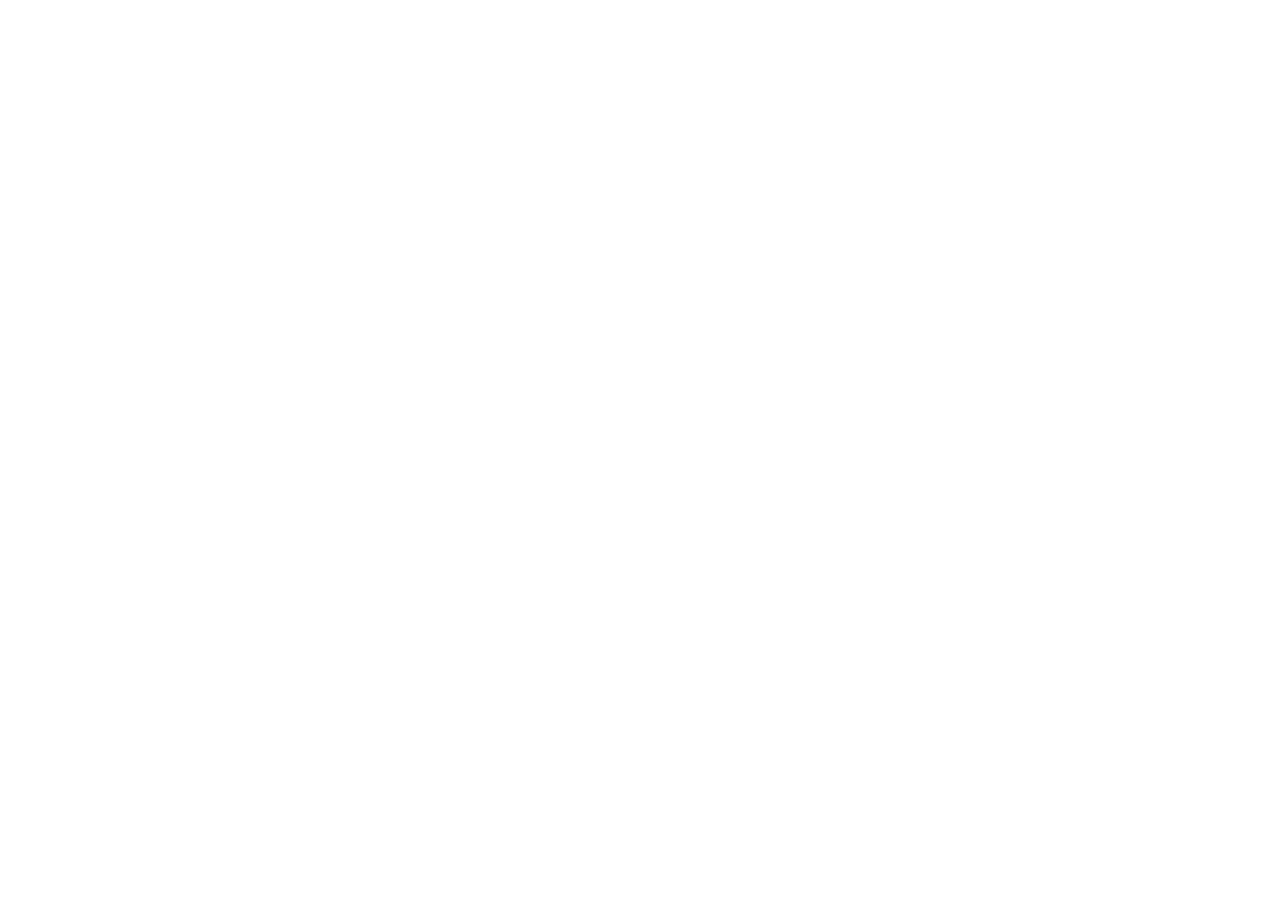
==== index.html @ 6d85146b "完成了登录和注册功能的开发" ====
<!DOCTYPE html>
<html lang="en">

<head>
    <meta charset="UTF-8">
    <meta http-equiv="X-UA-Compatible" content="IE=edge">
    <meta name="viewport" content="width=device-width, initial-scale=1.0">
    <title>Document</title>
</head>

<body>

</body>

</html>
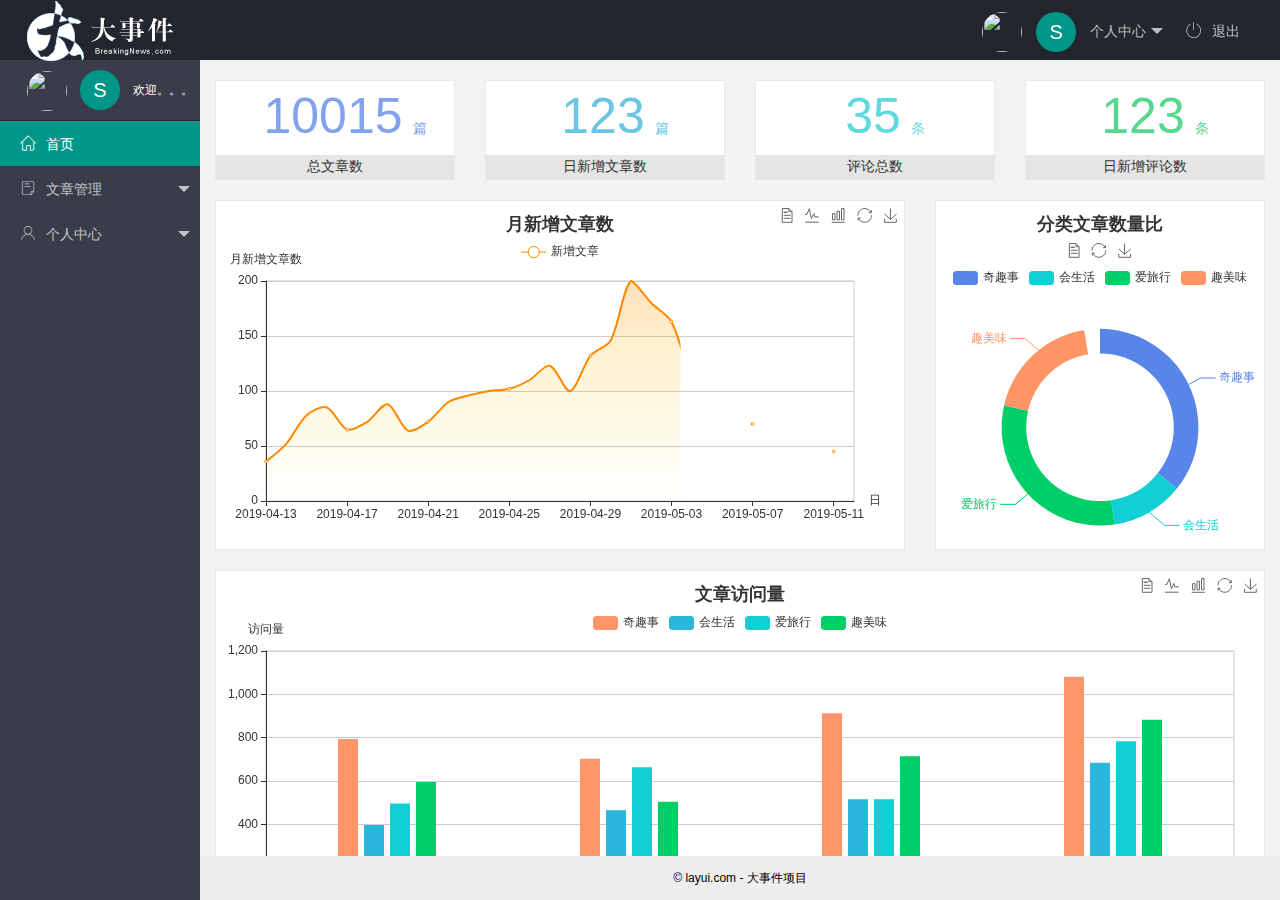
==== commit 49f8a77e: "完成了主页功能的开发" ====
--- a/index.html
+++ b/index.html
@@ -5,11 +5,84 @@
     <meta charset="UTF-8">
     <meta http-equiv="X-UA-Compatible" content="IE=edge">
     <meta name="viewport" content="width=device-width, initial-scale=1.0">
-    <title>Document</title>
+    <title>后台主页</title>
+    <link rel="stylesheet" href="/assets/css/index.css">
+    <!-- 导入leyui样式表 -->
+    <link rel="stylesheet" href="/assets/lib/layui/css/layui.css">
+    <!-- 导入第三方图标库 -->
+    <link rel="stylesheet" href="/assets/fonts/iconfont.css">
 </head>
 
-<body>
+<body class="layui-layout-body">
+    <div class="layui-layout layui-layout-admin">
+        <div class="layui-header">
+            <div class="layui-logo">
+                <img src="/assets/images/logo.png" alt="">
+            </div>
+            <!-- 头部区域（可配合layui已有的水平导航） -->
+            <ul class="layui-nav layui-layout-right">
+                <li class="layui-nav-item">
+                    <a href="javascript:;" class="userinfo">
+                        <img src="http://t.cn/RCzsdCq" class="layui-nav-img">
+                        <span class="text-avatar">S</span> 个人中心
+                    </a>
+                    <dl class="layui-nav-child">
+                        <dd><a href="">基本资料</a></dd>
+                        <dd><a href="">更换头像</a></dd>
+                        <dd><a href="">重置密码</a></dd>
+                    </dl>
+                </li>
+                <li class="layui-nav-item"><a href="javascript:;" id="close"><span class="iconfont icon-tuichu"></span>退出</a></li>
+            </ul>
+        </div>
 
+        <div class="layui-side layui-bg-black">
+            <div class="layui-side-scroll">
+                <!-- 左侧导航区域（可配合layui已有的垂直导航） -->
+                <div class="userinfo">
+                    <img src="http://t.cn/RCzsdCq" class="layui-nav-img">
+                    <span class="text-avatar">S</span>
+                    <span id="welcome">欢迎。。。</span>
+                </div>
+                <ul class="layui-nav layui-nav-tree" lay-shrink="all">
+                    <li class="layui-nav-item layui-this"><a href="/home/dashboard.html" target="fm"><span class="iconfont icon-home"></span>首页</a></li>
+                    <li class="layui-nav-item " lay-shrink="all">
+                        <a class="" href="javascript:;"><span class="iconfont icon-16"></span>文章管理</a>
+                        <dl class="layui-nav-child">
+                            <dd><a href="javascript:;"><i class="layui-icon layui-icon-app"></i>  文章类别  </a></dd>
+                            <dd><a href="javascript:;"><i class="layui-icon layui-icon-menu-fill"></i>  文章列表</a></dd>
+                            <dd><a href="javascript:;"><i class="layui-icon layui-icon-upload-circle"></i>  发布文章</a></dd>
+                        </dl>
+                    </li>
+                    <li class="layui-nav-item">
+                        <a href="javascript:;"><span class="iconfont icon-user"></span>个人中心</a>
+                        <dl class="layui-nav-child">
+                            <dd><a href="javascript:;"><i class="layui-icon layui-icon-user"></i>  基本资料</a></dd>
+                            <dd><a href="javascript:;"><i class="layui-icon layui-icon-app"></i>  更换头像</a></dd>
+                            <dd><a href="javascript:;"><i class="layui-icon layui-icon-set"></i>  重置密码</a></dd>
+                        </dl>
+                    </li>
+
+                </ul>
+            </div>
+        </div>
+
+        <div class="layui-body">
+            <!-- 内容主体区域 -->
+            <iframe src="/home/dashboard.html" frameborder="0" name="fm"></iframe>
+        </div>
+
+        <div class="layui-footer">
+            <!-- 底部固定区域 -->
+            © layui.com - 大事件项目
+        </div>
+    </div>
+    <script src="/assets/lib/layui/layui.all.js"></script>
+    <script src="/assets/lib/jquery.js"></script>
+    <!-- 导入自己封装的 Ajax 根路径拼接 -->
+    <script src="/assets/js/baseApi.js"></script>
+    <!-- 导入自己的js文件 -->
+    <script src="/assets/js/index.js"></script>
 </body>
 
 </html>--- a/assets/css/index.css
+++ b/assets/css/index.css
@@ -0,0 +1,54 @@
+.layui-footer {
+    text-align: center;
+    font-size: 12px;
+}
+
+.iconfont {
+    margin-right: 10px;
+}
+
+.layui-icon {
+    margin-right: 10px;
+    margin-left: 20px;
+}
+
+iframe {
+    width: 100%;
+    height: 100%;
+}
+
+.layui-body {
+    overflow: hidden!important;
+}
+
+.userinfo {
+    height: 60px;
+    line-height: 60px;
+    text-align: center;
+    font-size: 12px;
+    user-select: none;
+}
+
+.layui-side-scroll .userinfo {
+    border-bottom: 1px solid #282B33;
+}
+
+.userinfo .layui-nav-img {
+    width: 40px;
+    height: 40px;
+}
+
+.text-avatar {
+    display: inline-block;
+    position: relative;
+    margin-right: 10px;
+    top: 3px;
+    width: 40px;
+    height: 40px;
+    font-size: 20px!important;
+    color: #fff;
+    line-height: 40px;
+    text-align: center;
+    background-color: #009688;
+    border-radius: 50%;
+}--- a/assets/lib/layui/css/layui.css
+++ b/assets/lib/layui/css/layui.css
@@ -0,0 +1,2 @@
+/** layui-v2.5.5 MIT License By https://www.layui.com */
+ .layui-inline,img{display:inline-block;vertical-align:middle}h1,h2,h3,h4,h5,h6{font-weight:400}.layui-edge,.layui-header,.layui-inline,.layui-main{position:relative}.layui-body,.layui-edge,.layui-elip{overflow:hidden}.layui-btn,.layui-edge,.layui-inline,img{vertical-align:middle}.layui-btn,.layui-disabled,.layui-icon,.layui-unselect{-moz-user-select:none;-webkit-user-select:none;-ms-user-select:none}.layui-elip,.layui-form-checkbox span,.layui-form-pane .layui-form-label{text-overflow:ellipsis;white-space:nowrap}.layui-breadcrumb,.layui-tree-btnGroup{visibility:hidden}blockquote,body,button,dd,div,dl,dt,form,h1,h2,h3,h4,h5,h6,input,li,ol,p,pre,td,textarea,th,ul{margin:0;padding:0;-webkit-tap-highlight-color:rgba(0,0,0,0)}a:active,a:hover{outline:0}img{border:none}li{list-style:none}table{border-collapse:collapse;border-spacing:0}h4,h5,h6{font-size:100%}button,input,optgroup,option,select,textarea{font-family:inherit;font-size:inherit;font-style:inherit;font-weight:inherit;outline:0}pre{white-space:pre-wrap;white-space:-moz-pre-wrap;white-space:-pre-wrap;white-space:-o-pre-wrap;word-wrap:break-word}body{line-height:24px;font:14px Helvetica Neue,Helvetica,PingFang SC,Tahoma,Arial,sans-serif}hr{height:1px;margin:10px 0;border:0;clear:both}a{color:#333;text-decoration:none}a:hover{color:#777}a cite{font-style:normal;*cursor:pointer}.layui-border-box,.layui-border-box *{box-sizing:border-box}.layui-box,.layui-box *{box-sizing:content-box}.layui-clear{clear:both;*zoom:1}.layui-clear:after{content:'\20';clear:both;*zoom:1;display:block;height:0}.layui-inline{*display:inline;*zoom:1}.layui-edge{display:inline-block;width:0;height:0;border-width:6px;border-style:dashed;border-color:transparent}.layui-edge-top{top:-4px;border-bottom-color:#999;border-bottom-style:solid}.layui-edge-right{border-left-color:#999;border-left-style:solid}.layui-edge-bottom{top:2px;border-top-color:#999;border-top-style:solid}.layui-edge-left{border-right-color:#999;border-right-style:solid}.layui-disabled,.layui-disabled:hover{color:#d2d2d2!important;cursor:not-allowed!important}.layui-circle{border-radius:100%}.layui-show{display:block!important}.layui-hide{display:none!important}@font-face{font-family:layui-icon;src:url(../font/iconfont.eot?v=250);src:url(../font/iconfont.eot?v=250#iefix) format('embedded-opentype'),url(../font/iconfont.woff2?v=250) format('woff2'),url(../font/iconfont.woff?v=250) format('woff'),url(../font/iconfont.ttf?v=250) format('truetype'),url(../font/iconfont.svg?v=250#layui-icon) format('svg')}.layui-icon{font-family:layui-icon!important;font-size:16px;font-style:normal;-webkit-font-smoothing:antialiased;-moz-osx-font-smoothing:grayscale}.layui-icon-reply-fill:before{content:"\e611"}.layui-icon-set-fill:before{content:"\e614"}.layui-icon-menu-fill:before{content:"\e60f"}.layui-icon-search:before{content:"\e615"}.layui-icon-share:before{content:"\e641"}.layui-icon-set-sm:before{content:"\e620"}.layui-icon-engine:before{content:"\e628"}.layui-icon-close:before{content:"\1006"}.layui-icon-close-fill:before{content:"\1007"}.layui-icon-chart-screen:before{content:"\e629"}.layui-icon-star:before{content:"\e600"}.layui-icon-circle-dot:before{content:"\e617"}.layui-icon-chat:before{content:"\e606"}.layui-icon-release:before{content:"\e609"}.layui-icon-list:before{content:"\e60a"}.layui-icon-chart:before{content:"\e62c"}.layui-icon-ok-circle:before{content:"\1005"}.layui-icon-layim-theme:before{content:"\e61b"}.layui-icon-table:before{content:"\e62d"}.layui-icon-right:before{content:"\e602"}.layui-icon-left:before{content:"\e603"}.layui-icon-cart-simple:before{content:"\e698"}.layui-icon-face-cry:before{content:"\e69c"}.layui-icon-face-smile:before{content:"\e6af"}.layui-icon-survey:before{content:"\e6b2"}.layui-icon-tree:before{content:"\e62e"}.layui-icon-upload-circle:before{content:"\e62f"}.layui-icon-add-circle:before{content:"\e61f"}.layui-icon-download-circle:before{content:"\e601"}.layui-icon-templeate-1:before{content:"\e630"}.layui-icon-util:before{content:"\e631"}.layui-icon-face-surprised:before{content:"\e664"}.layui-icon-edit:before{content:"\e642"}.layui-icon-speaker:before{content:"\e645"}.layui-icon-down:before{content:"\e61a"}.layui-icon-file:before{content:"\e621"}.layui-icon-layouts:before{content:"\e632"}.layui-icon-rate-half:before{content:"\e6c9"}.layui-icon-add-circle-fine:before{content:"\e608"}.layui-icon-prev-circle:before{content:"\e633"}.layui-icon-read:before{content:"\e705"}.layui-icon-404:before{content:"\e61c"}.layui-icon-carousel:before{content:"\e634"}.layui-icon-help:before{content:"\e607"}.layui-icon-code-circle:before{content:"\e635"}.layui-icon-water:before{content:"\e636"}.layui-icon-username:before{content:"\e66f"}.layui-icon-find-fill:before{content:"\e670"}.layui-icon-about:before{content:"\e60b"}.layui-icon-location:before{content:"\e715"}.layui-icon-up:before{content:"\e619"}.layui-icon-pause:before{content:"\e651"}.layui-icon-date:before{content:"\e637"}.layui-icon-layim-uploadfile:before{content:"\e61d"}.layui-icon-delete:before{content:"\e640"}.layui-icon-play:before{content:"\e652"}.layui-icon-top:before{content:"\e604"}.layui-icon-friends:before{content:"\e612"}.layui-icon-refresh-3:before{content:"\e9aa"}.layui-icon-ok:before{content:"\e605"}.layui-icon-layer:before{content:"\e638"}.layui-icon-face-smile-fine:before{content:"\e60c"}.layui-icon-dollar:before{content:"\e659"}.layui-icon-group:before{content:"\e613"}.layui-icon-layim-download:before{content:"\e61e"}.layui-icon-picture-fine:before{content:"\e60d"}.layui-icon-link:before{content:"\e64c"}.layui-icon-diamond:before{content:"\e735"}.layui-icon-log:before{content:"\e60e"}.layui-icon-rate-solid:before{content:"\e67a"}.layui-icon-fonts-del:before{content:"\e64f"}.layui-icon-unlink:before{content:"\e64d"}.layui-icon-fonts-clear:before{content:"\e639"}.layui-icon-triangle-r:before{content:"\e623"}.layui-icon-circle:before{content:"\e63f"}.layui-icon-radio:before{content:"\e643"}.layui-icon-align-center:before{content:"\e647"}.layui-icon-align-right:before{content:"\e648"}.layui-icon-align-left:before{content:"\e649"}.layui-icon-loading-1:before{content:"\e63e"}.layui-icon-return:before{content:"\e65c"}.layui-icon-fonts-strong:before{content:"\e62b"}.layui-icon-upload:before{content:"\e67c"}.layui-icon-dialogue:before{content:"\e63a"}.layui-icon-video:before{content:"\e6ed"}.layui-icon-headset:before{content:"\e6fc"}.layui-icon-cellphone-fine:before{content:"\e63b"}.layui-icon-add-1:before{content:"\e654"}.layui-icon-face-smile-b:before{content:"\e650"}.layui-icon-fonts-html:before{content:"\e64b"}.layui-icon-form:before{content:"\e63c"}.layui-icon-cart:before{content:"\e657"}.layui-icon-camera-fill:before{content:"\e65d"}.layui-icon-tabs:before{content:"\e62a"}.layui-icon-fonts-code:before{content:"\e64e"}.layui-icon-fire:before{content:"\e756"}.layui-icon-set:before{content:"\e716"}.layui-icon-fonts-u:before{content:"\e646"}.layui-icon-triangle-d:before{content:"\e625"}.layui-icon-tips:before{content:"\e702"}.layui-icon-picture:before{content:"\e64a"}.layui-icon-more-vertical:before{content:"\e671"}.layui-icon-flag:before{content:"\e66c"}.layui-icon-loading:before{content:"\e63d"}.layui-icon-fonts-i:before{content:"\e644"}.layui-icon-refresh-1:before{content:"\e666"}.layui-icon-rmb:before{content:"\e65e"}.layui-icon-home:before{content:"\e68e"}.layui-icon-user:before{content:"\e770"}.layui-icon-notice:before{content:"\e667"}.layui-icon-login-weibo:before{content:"\e675"}.layui-icon-voice:before{content:"\e688"}.layui-icon-upload-drag:before{content:"\e681"}.layui-icon-login-qq:before{content:"\e676"}.layui-icon-snowflake:before{content:"\e6b1"}.layui-icon-file-b:before{content:"\e655"}.layui-icon-template:before{content:"\e663"}.layui-icon-auz:before{content:"\e672"}.layui-icon-console:before{content:"\e665"}.layui-icon-app:before{content:"\e653"}.layui-icon-prev:before{content:"\e65a"}.layui-icon-website:before{content:"\e7ae"}.layui-icon-next:before{content:"\e65b"}.layui-icon-component:before{content:"\e857"}.layui-icon-more:before{content:"\e65f"}.layui-icon-login-wechat:before{content:"\e677"}.layui-icon-shrink-right:before{content:"\e668"}.layui-icon-spread-left:before{content:"\e66b"}.layui-icon-camera:before{content:"\e660"}.layui-icon-note:before{content:"\e66e"}.layui-icon-refresh:before{content:"\e669"}.layui-icon-female:before{content:"\e661"}.layui-icon-male:before{content:"\e662"}.layui-icon-password:before{content:"\e673"}.layui-icon-senior:before{content:"\e674"}.layui-icon-theme:before{content:"\e66a"}.layui-icon-tread:before{content:"\e6c5"}.layui-icon-praise:before{content:"\e6c6"}.layui-icon-star-fill:before{content:"\e658"}.layui-icon-rate:before{content:"\e67b"}.layui-icon-template-1:before{content:"\e656"}.layui-icon-vercode:before{content:"\e679"}.layui-icon-cellphone:before{content:"\e678"}.layui-icon-screen-full:before{content:"\e622"}.layui-icon-screen-restore:before{content:"\e758"}.layui-icon-cols:before{content:"\e610"}.layui-icon-export:before{content:"\e67d"}.layui-icon-print:before{content:"\e66d"}.layui-icon-slider:before{content:"\e714"}.layui-icon-addition:before{content:"\e624"}.layui-icon-subtraction:before{content:"\e67e"}.layui-icon-service:before{content:"\e626"}.layui-icon-transfer:before{content:"\e691"}.layui-main{width:1140px;margin:0 auto}.layui-header{z-index:1000;height:60px}.layui-header a:hover{transition:all .5s;-webkit-transition:all .5s}.layui-side{position:fixed;left:0;top:0;bottom:0;z-index:999;width:200px;overflow-x:hidden}.layui-side-scroll{position:relative;width:220px;height:100%;overflow-x:hidden}.layui-body{position:absolute;left:200px;right:0;top:0;bottom:0;z-index:998;width:auto;overflow-y:auto;box-sizing:border-box}.layui-layout-body{overflow:hidden}.layui-layout-admin .layui-header{background-color:#23262E}.layui-layout-admin .layui-side{top:60px;width:200px;overflow-x:hidden}.layui-layout-admin .layui-body{position:fixed;top:60px;bottom:44px}.layui-layout-admin .layui-main{width:auto;margin:0 15px}.layui-layout-admin .layui-footer{position:fixed;left:200px;right:0;bottom:0;height:44px;line-height:44px;padding:0 15px;background-color:#eee}.layui-layout-admin .layui-logo{position:absolute;left:0;top:0;width:200px;height:100%;line-height:60px;text-align:center;color:#009688;font-size:16px}.layui-layout-admin .layui-header .layui-nav{background:0 0}.layui-layout-left{position:absolute!important;left:200px;top:0}.layui-layout-right{position:absolute!important;right:0;top:0}.layui-container{position:relative;margin:0 auto;padding:0 15px;box-sizing:border-box}.layui-fluid{position:relative;margin:0 auto;padding:0 15px}.layui-row:after,.layui-row:before{content:'';display:block;clear:both}.layui-col-lg1,.layui-col-lg10,.layui-col-lg11,.layui-col-lg12,.layui-col-lg2,.layui-col-lg3,.layui-col-lg4,.layui-col-lg5,.layui-col-lg6,.layui-col-lg7,.layui-col-lg8,.layui-col-lg9,.layui-col-md1,.layui-col-md10,.layui-col-md11,.layui-col-md12,.layui-col-md2,.layui-col-md3,.layui-col-md4,.layui-col-md5,.layui-col-md6,.layui-col-md7,.layui-col-md8,.layui-col-md9,.layui-col-sm1,.layui-col-sm10,.layui-col-sm11,.layui-col-sm12,.layui-col-sm2,.layui-col-sm3,.layui-col-sm4,.layui-col-sm5,.layui-col-sm6,.layui-col-sm7,.layui-col-sm8,.layui-col-sm9,.layui-col-xs1,.layui-col-xs10,.layui-col-xs11,.layui-col-xs12,.layui-col-xs2,.layui-col-xs3,.layui-col-xs4,.layui-col-xs5,.layui-col-xs6,.layui-col-xs7,.layui-col-xs8,.layui-col-xs9{position:relative;display:block;box-sizing:border-box}.layui-col-xs1,.layui-col-xs10,.layui-col-xs11,.layui-col-xs12,.layui-col-xs2,.layui-col-xs3,.layui-col-xs4,.layui-col-xs5,.layui-col-xs6,.layui-col-xs7,.layui-col-xs8,.layui-col-xs9{float:left}.layui-col-xs1{width:8.33333333%}.layui-col-xs2{width:16.66666667%}.layui-col-xs3{width:25%}.layui-col-xs4{width:33.33333333%}.layui-col-xs5{width:41.66666667%}.layui-col-xs6{width:50%}.layui-col-xs7{width:58.33333333%}.layui-col-xs8{width:66.66666667%}.layui-col-xs9{width:75%}.layui-col-xs10{width:83.33333333%}.layui-col-xs11{width:91.66666667%}.layui-col-xs12{width:100%}.layui-col-xs-offset1{margin-left:8.33333333%}.layui-col-xs-offset2{margin-left:16.66666667%}.layui-col-xs-offset3{margin-left:25%}.layui-col-xs-offset4{margin-left:33.33333333%}.layui-col-xs-offset5{margin-left:41.66666667%}.layui-col-xs-offset6{margin-left:50%}.layui-col-xs-offset7{margin-left:58.33333333%}.layui-col-xs-offset8{margin-left:66.66666667%}.layui-col-xs-offset9{margin-left:75%}.layui-col-xs-offset10{margin-left:83.33333333%}.layui-col-xs-offset11{margin-left:91.66666667%}.layui-col-xs-offset12{margin-left:100%}@media screen and (max-width:768px){.layui-hide-xs{display:none!important}.layui-show-xs-block{display:block!important}.layui-show-xs-inline{display:inline!important}.layui-show-xs-inline-block{display:inline-block!important}}@media screen and (min-width:768px){.layui-container{width:750px}.layui-hide-sm{display:none!important}.layui-show-sm-block{display:block!important}.layui-show-sm-inline{display:inline!important}.layui-show-sm-inline-block{display:inline-block!important}.layui-col-sm1,.layui-col-sm10,.layui-col-sm11,.layui-col-sm12,.layui-col-sm2,.layui-col-sm3,.layui-col-sm4,.layui-col-sm5,.layui-col-sm6,.layui-col-sm7,.layui-col-sm8,.layui-col-sm9{float:left}.layui-col-sm1{width:8.33333333%}.layui-col-sm2{width:16.66666667%}.layui-col-sm3{width:25%}.layui-col-sm4{width:33.33333333%}.layui-col-sm5{width:41.66666667%}.layui-col-sm6{width:50%}.layui-col-sm7{width:58.33333333%}.layui-col-sm8{width:66.66666667%}.layui-col-sm9{width:75%}.layui-col-sm10{width:83.33333333%}.layui-col-sm11{width:91.66666667%}.layui-col-sm12{width:100%}.layui-col-sm-offset1{margin-left:8.33333333%}.layui-col-sm-offset2{margin-left:16.66666667%}.layui-col-sm-offset3{margin-left:25%}.layui-col-sm-offset4{margin-left:33.33333333%}.layui-col-sm-offset5{margin-left:41.66666667%}.layui-col-sm-offset6{margin-left:50%}.layui-col-sm-offset7{margin-left:58.33333333%}.layui-col-sm-offset8{margin-left:66.66666667%}.layui-col-sm-offset9{margin-left:75%}.layui-col-sm-offset10{margin-left:83.33333333%}.layui-col-sm-offset11{margin-left:91.66666667%}.layui-col-sm-offset12{margin-left:100%}}@media screen and (min-width:992px){.layui-container{width:970px}.layui-hide-md{display:none!important}.layui-show-md-block{display:block!important}.layui-show-md-inline{display:inline!important}.layui-show-md-inline-block{display:inline-block!important}.layui-col-md1,.layui-col-md10,.layui-col-md11,.layui-col-md12,.layui-col-md2,.layui-col-md3,.layui-col-md4,.layui-col-md5,.layui-col-md6,.layui-col-md7,.layui-col-md8,.layui-col-md9{float:left}.layui-col-md1{width:8.33333333%}.layui-col-md2{width:16.66666667%}.layui-col-md3{width:25%}.layui-col-md4{width:33.33333333%}.layui-col-md5{width:41.66666667%}.layui-col-md6{width:50%}.layui-col-md7{width:58.33333333%}.layui-col-md8{width:66.66666667%}.layui-col-md9{width:75%}.layui-col-md10{width:83.33333333%}.layui-col-md11{width:91.66666667%}.layui-col-md12{width:100%}.layui-col-md-offset1{margin-left:8.33333333%}.layui-col-md-offset2{margin-left:16.66666667%}.layui-col-md-offset3{margin-left:25%}.layui-col-md-offset4{margin-left:33.33333333%}.layui-col-md-offset5{margin-left:41.66666667%}.layui-col-md-offset6{margin-left:50%}.layui-col-md-offset7{margin-left:58.33333333%}.layui-col-md-offset8{margin-left:66.66666667%}.layui-col-md-offset9{margin-left:75%}.layui-col-md-offset10{margin-left:83.33333333%}.layui-col-md-offset11{margin-left:91.66666667%}.layui-col-md-offset12{margin-left:100%}}@media screen and (min-width:1200px){.layui-container{width:1170px}.layui-hide-lg{display:none!important}.layui-show-lg-block{display:block!important}.layui-show-lg-inline{display:inline!important}.layui-show-lg-inline-block{display:inline-block!important}.layui-col-lg1,.layui-col-lg10,.layui-col-lg11,.layui-col-lg12,.layui-col-lg2,.layui-col-lg3,.layui-col-lg4,.layui-col-lg5,.layui-col-lg6,.layui-col-lg7,.layui-col-lg8,.layui-col-lg9{float:left}.layui-col-lg1{width:8.33333333%}.layui-col-lg2{width:16.66666667%}.layui-col-lg3{width:25%}.layui-col-lg4{width:33.33333333%}.layui-col-lg5{width:41.66666667%}.layui-col-lg6{width:50%}.layui-col-lg7{width:58.33333333%}.layui-col-lg8{width:66.66666667%}.layui-col-lg9{width:75%}.layui-col-lg10{width:83.33333333%}.layui-col-lg11{width:91.66666667%}.layui-col-lg12{width:100%}.layui-col-lg-offset1{margin-left:8.33333333%}.layui-col-lg-offset2{margin-left:16.66666667%}.layui-col-lg-offset3{margin-left:25%}.layui-col-lg-offset4{margin-left:33.33333333%}.layui-col-lg-offset5{margin-left:41.66666667%}.layui-col-lg-offset6{margin-left:50%}.layui-col-lg-offset7{margin-left:58.33333333%}.layui-col-lg-offset8{margin-left:66.66666667%}.layui-col-lg-offset9{margin-left:75%}.layui-col-lg-offset10{margin-left:83.33333333%}.layui-col-lg-offset11{margin-left:91.66666667%}.layui-col-lg-offset12{margin-left:100%}}.layui-col-space1{margin:-.5px}.layui-col-space1>*{padding:.5px}.layui-col-space3{margin:-1.5px}.layui-col-space3>*{padding:1.5px}.layui-col-space5{margin:-2.5px}.layui-col-space5>*{padding:2.5px}.layui-col-space8{margin:-3.5px}.layui-col-space8>*{padding:3.5px}.layui-col-space10{margin:-5px}.layui-col-space10>*{padding:5px}.layui-col-space12{margin:-6px}.layui-col-space12>*{padding:6px}.layui-col-space15{margin:-7.5px}.layui-col-space15>*{padding:7.5px}.layui-col-space18{margin:-9px}.layui-col-space18>*{padding:9px}.layui-col-space20{margin:-10px}.layui-col-space20>*{padding:10px}.layui-col-space22{margin:-11px}.layui-col-space22>*{padding:11px}.layui-col-space25{margin:-12.5px}.layui-col-space25>*{padding:12.5px}.layui-col-space30{margin:-15px}.layui-col-space30>*{padding:15px}.layui-btn,.layui-input,.layui-select,.layui-textarea,.layui-upload-button{outline:0;-webkit-appearance:none;transition:all .3s;-webkit-transition:all .3s;box-sizing:border-box}.layui-elem-quote{margin-bottom:10px;padding:15px;line-height:22px;border-left:5px solid #009688;border-radius:0 2px 2px 0;background-color:#f2f2f2}.layui-quote-nm{border-style:solid;border-width:1px 1px 1px 5px;background:0 0}.layui-elem-field{margin-bottom:10px;padding:0;border-width:1px;border-style:solid}.layui-elem-field legend{margin-left:20px;padding:0 10px;font-size:20px;font-weight:300}.layui-field-title{margin:10px 0 20px;border-width:1px 0 0}.layui-field-box{padding:10px 15px}.layui-field-title .layui-field-box{padding:10px 0}.layui-progress{position:relative;height:6px;border-radius:20px;background-color:#e2e2e2}.layui-progress-bar{position:absolute;left:0;top:0;width:0;max-width:100%;height:6px;border-radius:20px;text-align:right;background-color:#5FB878;transition:all .3s;-webkit-transition:all .3s}.layui-progress-big,.layui-progress-big .layui-progress-bar{height:18px;line-height:18px}.layui-progress-text{position:relative;top:-20px;line-height:18px;font-size:12px;color:#666}.layui-progress-big .layui-progress-text{position:static;padding:0 10px;color:#fff}.layui-collapse{border-width:1px;border-style:solid;border-radius:2px}.layui-colla-content,.layui-colla-item{border-top-width:1px;border-top-style:solid}.layui-colla-item:first-child{border-top:none}.layui-colla-title{position:relative;height:42px;line-height:42px;padding:0 15px 0 35px;color:#333;background-color:#f2f2f2;cursor:pointer;font-size:14px;overflow:hidden}.layui-colla-content{display:none;padding:10px 15px;line-height:22px;color:#666}.layui-colla-icon{position:absolute;left:15px;top:0;font-size:14px}.layui-card{margin-bottom:15px;border-radius:2px;background-color:#fff;box-shadow:0 1px 2px 0 rgba(0,0,0,.05)}.layui-card:last-child{margin-bottom:0}.layui-card-header{position:relative;height:42px;line-height:42px;padding:0 15px;border-bottom:1px solid #f6f6f6;color:#333;border-radius:2px 2px 0 0;font-size:14px}.layui-bg-black,.layui-bg-blue,.layui-bg-cyan,.layui-bg-green,.layui-bg-orange,.layui-bg-red{color:#fff!important}.layui-card-body{position:relative;padding:10px 15px;line-height:24px}.layui-card-body[pad15]{padding:15px}.layui-card-body[pad20]{padding:20px}.layui-card-body .layui-table{margin:5px 0}.layui-card .layui-tab{margin:0}.layui-panel-window{position:relative;padding:15px;border-radius:0;border-top:5px solid #E6E6E6;background-color:#fff}.layui-auxiliar-moving{position:fixed;left:0;right:0;top:0;bottom:0;width:100%;height:100%;background:0 0;z-index:9999999999}.layui-form-label,.layui-form-mid,.layui-form-select,.layui-input-block,.layui-input-inline,.layui-textarea{position:relative}.layui-bg-red{background-color:#FF5722!important}.layui-bg-orange{background-color:#FFB800!important}.layui-bg-green{background-color:#009688!important}.layui-bg-cyan{background-color:#2F4056!important}.layui-bg-blue{background-color:#1E9FFF!important}.layui-bg-black{background-color:#393D49!important}.layui-bg-gray{background-color:#eee!important;color:#666!important}.layui-badge-rim,.layui-colla-content,.layui-colla-item,.layui-collapse,.layui-elem-field,.layui-form-pane .layui-form-item[pane],.layui-form-pane .layui-form-label,.layui-input,.layui-layedit,.layui-layedit-tool,.layui-quote-nm,.layui-select,.layui-tab-bar,.layui-tab-card,.layui-tab-title,.layui-tab-title .layui-this:after,.layui-textarea{border-color:#e6e6e6}.layui-timeline-item:before,hr{background-color:#e6e6e6}.layui-text{line-height:22px;font-size:14px;color:#666}.layui-text h1,.layui-text h2,.layui-text h3{font-weight:500;color:#333}.layui-text h1{font-size:30px}.layui-text h2{font-size:24px}.layui-text h3{font-size:18px}.layui-text a:not(.layui-btn){color:#01AAED}.layui-text a:not(.layui-btn):hover{text-decoration:underline}.layui-text ul{padding:5px 0 5px 15px}.layui-text ul li{margin-top:5px;list-style-type:disc}.layui-text em,.layui-word-aux{color:#999!important;padding:0 5px!important}.layui-btn{display:inline-block;height:38px;line-height:38px;padding:0 18px;background-color:#009688;color:#fff;white-space:nowrap;text-align:center;font-size:14px;border:none;border-radius:2px;cursor:pointer}.layui-btn:hover{opacity:.8;filter:alpha(opacity=80);color:#fff}.layui-btn:active{opacity:1;filter:alpha(opacity=100)}.layui-btn+.layui-btn{margin-left:10px}.layui-btn-container{font-size:0}.layui-btn-container .layui-btn{margin-right:10px;margin-bottom:10px}.layui-btn-container .layui-btn+.layui-btn{margin-left:0}.layui-table .layui-btn-container .layui-btn{margin-bottom:9px}.layui-btn-radius{border-radius:100px}.layui-btn .layui-icon{margin-right:3px;font-size:18px;vertical-align:bottom;vertical-align:middle\9}.layui-btn-primary{border:1px solid #C9C9C9;background-color:#fff;color:#555}.layui-btn-primary:hover{border-color:#009688;color:#333}.layui-btn-normal{background-color:#1E9FFF}.layui-btn-warm{background-color:#FFB800}.layui-btn-danger{background-color:#FF5722}.layui-btn-checked{background-color:#5FB878}.layui-btn-disabled,.layui-btn-disabled:active,.layui-btn-disabled:hover{border:1px solid #e6e6e6;background-color:#FBFBFB;color:#C9C9C9;cursor:not-allowed;opacity:1}.layui-btn-lg{height:44px;line-height:44px;padding:0 25px;font-size:16px}.layui-btn-sm{height:30px;line-height:30px;padding:0 10px;font-size:12px}.layui-btn-sm i{font-size:16px!important}.layui-btn-xs{height:22px;line-height:22px;padding:0 5px;font-size:12px}.layui-btn-xs i{font-size:14px!important}.layui-btn-group{display:inline-block;vertical-align:middle;font-size:0}.layui-btn-group .layui-btn{margin-left:0!important;margin-right:0!important;border-left:1px solid rgba(255,255,255,.5);border-radius:0}.layui-btn-group .layui-btn-primary{border-left:none}.layui-btn-group .layui-btn-primary:hover{border-color:#C9C9C9;color:#009688}.layui-btn-group .layui-btn:first-child{border-left:none;border-radius:2px 0 0 2px}.layui-btn-group .layui-btn-primary:first-child{border-left:1px solid #c9c9c9}.layui-btn-group .layui-btn:last-child{border-radius:0 2px 2px 0}.layui-btn-group .layui-btn+.layui-btn{margin-left:0}.layui-btn-group+.layui-btn-group{margin-left:10px}.layui-btn-fluid{width:100%}.layui-input,.layui-select,.layui-textarea{height:38px;line-height:1.3;line-height:38px\9;border-width:1px;border-style:solid;background-color:#fff;border-radius:2px}.layui-input::-webkit-input-placeholder,.layui-select::-webkit-input-placeholder,.layui-textarea::-webkit-input-placeholder{line-height:1.3}.layui-input,.layui-textarea{display:block;width:100%;padding-left:10px}.layui-input:hover,.layui-textarea:hover{border-color:#D2D2D2!important}.layui-input:focus,.layui-textarea:focus{border-color:#C9C9C9!important}.layui-textarea{min-height:100px;height:auto;line-height:20px;padding:6px 10px;resize:vertical}.layui-select{padding:0 10px}.layui-form input[type=checkbox],.layui-form input[type=radio],.layui-form select{display:none}.layui-form [lay-ignore]{display:initial}.layui-form-item{margin-bottom:15px;clear:both;*zoom:1}.layui-form-item:after{content:'\20';clear:both;*zoom:1;display:block;height:0}.layui-form-label{float:left;display:block;padding:9px 15px;width:80px;font-weight:400;line-height:20px;text-align:right}.layui-form-label-col{display:block;float:none;padding:9px 0;line-height:20px;text-align:left}.layui-form-item .layui-inline{margin-bottom:5px;margin-right:10px}.layui-input-block{margin-left:110px;min-height:36px}.layui-input-inline{display:inline-block;vertical-align:middle}.layui-form-item .layui-input-inline{float:left;width:190px;margin-right:10px}.layui-form-text .layui-input-inline{width:auto}.layui-form-mid{float:left;display:block;padding:9px 0!important;line-height:20px;margin-right:10px}.layui-form-danger+.layui-form-select .layui-input,.layui-form-danger:focus{border-color:#FF5722!important}.layui-form-select .layui-input{padding-right:30px;cursor:pointer}.layui-form-select .layui-edge{position:absolute;right:10px;top:50%;margin-top:-3px;cursor:pointer;border-width:6px;border-top-color:#c2c2c2;border-top-style:solid;transition:all .3s;-webkit-transition:all .3s}.layui-form-select dl{display:none;position:absolute;left:0;top:42px;padding:5px 0;z-index:899;min-width:100%;border:1px solid #d2d2d2;max-height:300px;overflow-y:auto;background-color:#fff;border-radius:2px;box-shadow:0 2px 4px rgba(0,0,0,.12);box-sizing:border-box}.layui-form-select dl dd,.layui-form-select dl dt{padding:0 10px;line-height:36px;white-space:nowrap;overflow:hidden;text-overflow:ellipsis}.layui-form-select dl dt{font-size:12px;color:#999}.layui-form-select dl dd{cursor:pointer}.layui-form-select dl dd:hover{background-color:#f2f2f2;-webkit-transition:.5s all;transition:.5s all}.layui-form-select .layui-select-group dd{padding-left:20px}.layui-form-select dl dd.layui-select-tips{padding-left:10px!important;color:#999}.layui-form-select dl dd.layui-this{background-color:#5FB878;color:#fff}.layui-form-checkbox,.layui-form-select dl dd.layui-disabled{background-color:#fff}.layui-form-selected dl{display:block}.layui-form-checkbox,.layui-form-checkbox *,.layui-form-switch{display:inline-block;vertical-align:middle}.layui-form-selected .layui-edge{margin-top:-9px;-webkit-transform:rotate(180deg);transform:rotate(180deg);margin-top:-3px\9}:root .layui-form-selected .layui-edge{margin-top:-9px\0/IE9}.layui-form-selectup dl{top:auto;bottom:42px}.layui-select-none{margin:5px 0;text-align:center;color:#999}.layui-select-disabled .layui-disabled{border-color:#eee!important}.layui-select-disabled .layui-edge{border-top-color:#d2d2d2}.layui-form-checkbox{position:relative;height:30px;line-height:30px;margin-right:10px;padding-right:30px;cursor:pointer;font-size:0;-webkit-transition:.1s linear;transition:.1s linear;box-sizing:border-box}.layui-form-checkbox span{padding:0 10px;height:100%;font-size:14px;border-radius:2px 0 0 2px;background-color:#d2d2d2;color:#fff;overflow:hidden}.layui-form-checkbox:hover span{background-color:#c2c2c2}.layui-form-checkbox i{position:absolute;right:0;top:0;width:30px;height:28px;border:1px solid #d2d2d2;border-left:none;border-radius:0 2px 2px 0;color:#fff;font-size:20px;text-align:center}.layui-form-checkbox:hover i{border-color:#c2c2c2;color:#c2c2c2}.layui-form-checked,.layui-form-checked:hover{border-color:#5FB878}.layui-form-checked span,.layui-form-checked:hover span{background-color:#5FB878}.layui-form-checked i,.layui-form-checked:hover i{color:#5FB878}.layui-form-item .layui-form-checkbox{margin-top:4px}.layui-form-checkbox[lay-skin=primary]{height:auto!important;line-height:normal!important;min-width:18px;min-height:18px;border:none!important;margin-right:0;padding-left:28px;padding-right:0;background:0 0}.layui-form-checkbox[lay-skin=primary] span{padding-left:0;padding-right:15px;line-height:18px;background:0 0;color:#666}.layui-form-checkbox[lay-skin=primary] i{right:auto;left:0;width:16px;height:16px;line-height:16px;border:1px solid #d2d2d2;font-size:12px;border-radius:2px;background-color:#fff;-webkit-transition:.1s linear;transition:.1s linear}.layui-form-checkbox[lay-skin=primary]:hover i{border-color:#5FB878;color:#fff}.layui-form-checked[lay-skin=primary] i{border-color:#5FB878!important;background-color:#5FB878;color:#fff}.layui-checkbox-disbaled[lay-skin=primary] span{background:0 0!important;color:#c2c2c2}.layui-checkbox-disbaled[lay-skin=primary]:hover i{border-color:#d2d2d2}.layui-form-item .layui-form-checkbox[lay-skin=primary]{margin-top:10px}.layui-form-switch{position:relative;height:22px;line-height:22px;min-width:35px;padding:0 5px;margin-top:8px;border:1px solid #d2d2d2;border-radius:20px;cursor:pointer;background-color:#fff;-webkit-transition:.1s linear;transition:.1s linear}.layui-form-switch i{position:absolute;left:5px;top:3px;width:16px;height:16px;border-radius:20px;background-color:#d2d2d2;-webkit-transition:.1s linear;transition:.1s linear}.layui-form-switch em{position:relative;top:0;width:25px;margin-left:21px;padding:0!important;text-align:center!important;color:#999!important;font-style:normal!important;font-size:12px}.layui-form-onswitch{border-color:#5FB878;background-color:#5FB878}.layui-checkbox-disbaled,.layui-checkbox-disbaled i{border-color:#e2e2e2!important}.layui-form-onswitch i{left:100%;margin-left:-21px;background-color:#fff}.layui-form-onswitch em{margin-left:5px;margin-right:21px;color:#fff!important}.layui-checkbox-disbaled span{background-color:#e2e2e2!important}.layui-checkbox-disbaled:hover i{color:#fff!important}[lay-radio]{display:none}.layui-form-radio,.layui-form-radio *{display:inline-block;vertical-align:middle}.layui-form-radio{line-height:28px;margin:6px 10px 0 0;padding-right:10px;cursor:pointer;font-size:0}.layui-form-radio *{font-size:14px}.layui-form-radio>i{margin-right:8px;font-size:22px;color:#c2c2c2}.layui-form-radio>i:hover,.layui-form-radioed>i{color:#5FB878}.layui-radio-disbaled>i{color:#e2e2e2!important}.layui-form-pane .layui-form-label{width:110px;padding:8px 15px;height:38px;line-height:20px;border-width:1px;border-style:solid;border-radius:2px 0 0 2px;text-align:center;background-color:#FBFBFB;overflow:hidden;box-sizing:border-box}.layui-form-pane .layui-input-inline{margin-left:-1px}.layui-form-pane .layui-input-block{margin-left:110px;left:-1px}.layui-form-pane .layui-input{border-radius:0 2px 2px 0}.layui-form-pane .layui-form-text .layui-form-label{float:none;width:100%;border-radius:2px;box-sizing:border-box;text-align:left}.layui-form-pane .layui-form-text .layui-input-inline{display:block;margin:0;top:-1px;clear:both}.layui-form-pane .layui-form-text .layui-input-block{margin:0;left:0;top:-1px}.layui-form-pane .layui-form-text .layui-textarea{min-height:100px;border-radius:0 0 2px 2px}.layui-form-pane .layui-form-checkbox{margin:4px 0 4px 10px}.layui-form-pane .layui-form-radio,.layui-form-pane .layui-form-switch{margin-top:6px;margin-left:10px}.layui-form-pane .layui-form-item[pane]{position:relative;border-width:1px;border-style:solid}.layui-form-pane .layui-form-item[pane] .layui-form-label{position:absolute;left:0;top:0;height:100%;border-width:0 1px 0 0}.layui-form-pane .layui-form-item[pane] .layui-input-inline{margin-left:110px}@media screen and (max-width:450px){.layui-form-item .layui-form-label{text-overflow:ellipsis;overflow:hidden;white-space:nowrap}.layui-form-item .layui-inline{display:block;margin-right:0;margin-bottom:20px;clear:both}.layui-form-item .layui-inline:after{content:'\20';clear:both;display:block;height:0}.layui-form-item .layui-input-inline{display:block;float:none;left:-3px;width:auto;margin:0 0 10px 112px}.layui-form-item .layui-input-inline+.layui-form-mid{margin-left:110px;top:-5px;padding:0}.layui-form-item .layui-form-checkbox{margin-right:5px;margin-bottom:5px}}.layui-layedit{border-width:1px;border-style:solid;border-radius:2px}.layui-layedit-tool{padding:3px 5px;border-bottom-width:1px;border-bottom-style:solid;font-size:0}.layedit-tool-fixed{position:fixed;top:0;border-top:1px solid #e2e2e2}.layui-layedit-tool .layedit-tool-mid,.layui-layedit-tool .layui-icon{display:inline-block;vertical-align:middle;text-align:center;font-size:14px}.layui-layedit-tool .layui-icon{position:relative;width:32px;height:30px;line-height:30px;margin:3px 5px;color:#777;cursor:pointer;border-radius:2px}.layui-layedit-tool .layui-icon:hover{color:#393D49}.layui-layedit-tool .layui-icon:active{color:#000}.layui-layedit-tool .layedit-tool-active{background-color:#e2e2e2;color:#000}.layui-layedit-tool .layui-disabled,.layui-layedit-tool .layui-disabled:hover{color:#d2d2d2;cursor:not-allowed}.layui-layedit-tool .layedit-tool-mid{width:1px;height:18px;margin:0 10px;background-color:#d2d2d2}.layedit-tool-html{width:50px!important;font-size:30px!important}.layedit-tool-b,.layedit-tool-code,.layedit-tool-help{font-size:16px!important}.layedit-tool-d,.layedit-tool-face,.layedit-tool-image,.layedit-tool-unlink{font-size:18px!important}.layedit-tool-image input{position:absolute;font-size:0;left:0;top:0;width:100%;height:100%;opacity:.01;filter:Alpha(opacity=1);cursor:pointer}.layui-layedit-iframe iframe{display:block;width:100%}#LAY_layedit_code{overflow:hidden}.layui-laypage{display:inline-block;*display:inline;*zoom:1;vertical-align:middle;margin:10px 0;font-size:0}.layui-laypage>a:first-child,.layui-laypage>a:first-child em{border-radius:2px 0 0 2px}.layui-laypage>a:last-child,.layui-laypage>a:last-child em{border-radius:0 2px 2px 0}.layui-laypage>:first-child{margin-left:0!important}.layui-laypage>:last-child{margin-right:0!important}.layui-laypage a,.layui-laypage button,.layui-laypage input,.layui-laypage select,.layui-laypage span{border:1px solid #e2e2e2}.layui-laypage a,.layui-laypage span{display:inline-block;*display:inline;*zoom:1;vertical-align:middle;padding:0 15px;height:28px;line-height:28px;margin:0 -1px 5px 0;background-color:#fff;color:#333;font-size:12px}.layui-flow-more a *,.layui-laypage input,.layui-table-view select[lay-ignore]{display:inline-block}.layui-laypage a:hover{color:#009688}.layui-laypage em{font-style:normal}.layui-laypage .layui-laypage-spr{color:#999;font-weight:700}.layui-laypage a{text-decoration:none}.layui-laypage .layui-laypage-curr{position:relative}.layui-laypage .layui-laypage-curr em{position:relative;color:#fff}.layui-laypage .layui-laypage-curr .layui-laypage-em{position:absolute;left:-1px;top:-1px;padding:1px;width:100%;height:100%;background-color:#009688}.layui-laypage-em{border-radius:2px}.layui-laypage-next em,.layui-laypage-prev em{font-family:Sim sun;font-size:16px}.layui-laypage .layui-laypage-count,.layui-laypage .layui-laypage-limits,.layui-laypage .layui-laypage-refresh,.layui-laypage .layui-laypage-skip{margin-left:10px;margin-right:10px;padding:0;border:none}.layui-laypage .layui-laypage-limits,.layui-laypage .layui-laypage-refresh{vertical-align:top}.layui-laypage .layui-laypage-refresh i{font-size:18px;cursor:pointer}.layui-laypage select{height:22px;padding:3px;border-radius:2px;cursor:pointer}.layui-laypage .layui-laypage-skip{height:30px;line-height:30px;color:#999}.layui-laypage button,.layui-laypage input{height:30px;line-height:30px;border-radius:2px;vertical-align:top;background-color:#fff;box-sizing:border-box}.layui-laypage input{width:40px;margin:0 10px;padding:0 3px;text-align:center}.layui-laypage input:focus,.layui-laypage select:focus{border-color:#009688!important}.layui-laypage button{margin-left:10px;padding:0 10px;cursor:pointer}.layui-table,.layui-table-view{margin:10px 0}.layui-flow-more{margin:10px 0;text-align:center;color:#999;font-size:14px}.layui-flow-more a{height:32px;line-height:32px}.layui-flow-more a *{vertical-align:top}.layui-flow-more a cite{padding:0 20px;border-radius:3px;background-color:#eee;color:#333;font-style:normal}.layui-flow-more a cite:hover{opacity:.8}.layui-flow-more a i{font-size:30px;color:#737383}.layui-table{width:100%;background-color:#fff;color:#666}.layui-table tr{transition:all .3s;-webkit-transition:all .3s}.layui-table th{text-align:left;font-weight:400}.layui-table tbody tr:hover,.layui-table thead tr,.layui-table-click,.layui-table-header,.layui-table-hover,.layui-table-mend,.layui-table-patch,.layui-table-tool,.layui-table-total,.layui-table-total tr,.layui-table[lay-even] tr:nth-child(even){background-color:#f2f2f2}.layui-table td,.layui-table th,.layui-table-col-set,.layui-table-fixed-r,.layui-table-grid-down,.layui-table-header,.layui-table-page,.layui-table-tips-main,.layui-table-tool,.layui-table-total,.layui-table-view,.layui-table[lay-skin=line],.layui-table[lay-skin=row]{border-width:1px;border-style:solid;border-color:#e6e6e6}.layui-table td,.layui-table th{position:relative;padding:9px 15px;min-height:20px;line-height:20px;font-size:14px}.layui-table[lay-skin=line] td,.layui-table[lay-skin=line] th{border-width:0 0 1px}.layui-table[lay-skin=row] td,.layui-table[lay-skin=row] th{border-width:0 1px 0 0}.layui-table[lay-skin=nob] td,.layui-table[lay-skin=nob] th{border:none}.layui-table img{max-width:100px}.layui-table[lay-size=lg] td,.layui-table[lay-size=lg] th{padding:15px 30px}.layui-table-view .layui-table[lay-size=lg] .layui-table-cell{height:40px;line-height:40px}.layui-table[lay-size=sm] td,.layui-table[lay-size=sm] th{font-size:12px;padding:5px 10px}.layui-table-view .layui-table[lay-size=sm] .layui-table-cell{height:20px;line-height:20px}.layui-table[lay-data]{display:none}.layui-table-box{position:relative;overflow:hidden}.layui-table-view .layui-table{position:relative;width:auto;margin:0}.layui-table-view .layui-table[lay-skin=line]{border-width:0 1px 0 0}.layui-table-view .layui-table[lay-skin=row]{border-width:0 0 1px}.layui-table-view .layui-table td,.layui-table-view .layui-table th{padding:5px 0;border-top:none;border-left:none}.layui-table-view .layui-table th.layui-unselect .layui-table-cell span{cursor:pointer}.layui-table-view .layui-table td{cursor:default}.layui-table-view .layui-table td[data-edit=text]{cursor:text}.layui-table-view .layui-form-checkbox[lay-skin=primary] i{width:18px;height:18px}.layui-table-view .layui-form-radio{line-height:0;padding:0}.layui-table-view .layui-form-radio>i{margin:0;font-size:20px}.layui-table-init{position:absolute;left:0;top:0;width:100%;height:100%;text-align:center;z-index:110}.layui-table-init .layui-icon{position:absolute;left:50%;top:50%;margin:-15px 0 0 -15px;font-size:30px;color:#c2c2c2}.layui-table-header{border-width:0 0 1px;overflow:hidden}.layui-table-header .layui-table{margin-bottom:-1px}.layui-table-tool .layui-inline[lay-event]{position:relative;width:26px;height:26px;padding:5px;line-height:16px;margin-right:10px;text-align:center;color:#333;border:1px solid #ccc;cursor:pointer;-webkit-transition:.5s all;transition:.5s all}.layui-table-tool .layui-inline[lay-event]:hover{border:1px solid #999}.layui-table-tool-temp{padding-right:120px}.layui-table-tool-self{position:absolute;right:17px;top:10px}.layui-table-tool .layui-table-tool-self .layui-inline[lay-event]{margin:0 0 0 10px}.layui-table-tool-panel{position:absolute;top:29px;left:-1px;padding:5px 0;min-width:150px;min-height:40px;border:1px solid #d2d2d2;text-align:left;overflow-y:auto;background-color:#fff;box-shadow:0 2px 4px rgba(0,0,0,.12)}.layui-table-cell,.layui-table-tool-panel li{overflow:hidden;text-overflow:ellipsis;white-space:nowrap}.layui-table-tool-panel li{padding:0 10px;line-height:30px;-webkit-transition:.5s all;transition:.5s all}.layui-table-tool-panel li .layui-form-checkbox[lay-skin=primary]{width:100%;padding-left:28px}.layui-table-tool-panel li:hover{background-color:#f2f2f2}.layui-table-tool-panel li .layui-form-checkbox[lay-skin=primary] i{position:absolute;left:0;top:0}.layui-table-tool-panel li .layui-form-checkbox[lay-skin=primary] span{padding:0}.layui-table-tool .layui-table-tool-self .layui-table-tool-panel{left:auto;right:-1px}.layui-table-col-set{position:absolute;right:0;top:0;width:20px;height:100%;border-width:0 0 0 1px;background-color:#fff}.layui-table-sort{width:10px;height:20px;margin-left:5px;cursor:pointer!important}.layui-table-sort .layui-edge{position:absolute;left:5px;border-width:5px}.layui-table-sort .layui-table-sort-asc{top:3px;border-top:none;border-bottom-style:solid;border-bottom-color:#b2b2b2}.layui-table-sort .layui-table-sort-asc:hover{border-bottom-color:#666}.layui-table-sort .layui-table-sort-desc{bottom:5px;border-bottom:none;border-top-style:solid;border-top-color:#b2b2b2}.layui-table-sort .layui-table-sort-desc:hover{border-top-color:#666}.layui-table-sort[lay-sort=asc] .layui-table-sort-asc{border-bottom-color:#000}.layui-table-sort[lay-sort=desc] .layui-table-sort-desc{border-top-color:#000}.layui-table-cell{height:28px;line-height:28px;padding:0 15px;position:relative;box-sizing:border-box}.layui-table-cell .layui-form-checkbox[lay-skin=primary]{top:-1px;padding:0}.layui-table-cell .layui-table-link{color:#01AAED}.laytable-cell-checkbox,.laytable-cell-numbers,.laytable-cell-radio,.laytable-cell-space{padding:0;text-align:center}.layui-table-body{position:relative;overflow:auto;margin-right:-1px;margin-bottom:-1px}.layui-table-body .layui-none{line-height:26px;padding:15px;text-align:center;color:#999}.layui-table-fixed{position:absolute;left:0;top:0;z-index:101}.layui-table-fixed .layui-table-body{overflow:hidden}.layui-table-fixed-l{box-shadow:0 -1px 8px rgba(0,0,0,.08)}.layui-table-fixed-r{left:auto;right:-1px;border-width:0 0 0 1px;box-shadow:-1px 0 8px rgba(0,0,0,.08)}.layui-table-fixed-r .layui-table-header{position:relative;overflow:visible}.layui-table-mend{position:absolute;right:-49px;top:0;height:100%;width:50px}.layui-table-tool{position:relative;z-index:890;width:100%;min-height:50px;line-height:30px;padding:10px 15px;border-width:0 0 1px}.layui-table-tool .layui-btn-container{margin-bottom:-10px}.layui-table-page,.layui-table-total{border-width:1px 0 0;margin-bottom:-1px;overflow:hidden}.layui-table-page{position:relative;width:100%;padding:7px 7px 0;height:41px;font-size:12px;white-space:nowrap}.layui-table-page>div{height:26px}.layui-table-page .layui-laypage{margin:0}.layui-table-page .layui-laypage a,.layui-table-page .layui-laypage span{height:26px;line-height:26px;margin-bottom:10px;border:none;background:0 0}.layui-table-page .layui-laypage a,.layui-table-page .layui-laypage span.layui-laypage-curr{padding:0 12px}.layui-table-page .layui-laypage span{margin-left:0;padding:0}.layui-table-page .layui-laypage .layui-laypage-prev{margin-left:-7px!important}.layui-table-page .layui-laypage .layui-laypage-curr .layui-laypage-em{left:0;top:0;padding:0}.layui-table-page .layui-laypage button,.layui-table-page .layui-laypage input{height:26px;line-height:26px}.layui-table-page .layui-laypage input{width:40px}.layui-table-page .layui-laypage button{padding:0 10px}.layui-table-page select{height:18px}.layui-table-patch .layui-table-cell{padding:0;width:30px}.layui-table-edit{position:absolute;left:0;top:0;width:100%;height:100%;padding:0 14px 1px;border-radius:0;box-shadow:1px 1px 20px rgba(0,0,0,.15)}.layui-table-edit:focus{border-color:#5FB878!important}select.layui-table-edit{padding:0 0 0 10px;border-color:#C9C9C9}.layui-table-view .layui-form-checkbox,.layui-table-view .layui-form-radio,.layui-table-view .layui-form-switch{top:0;margin:0;box-sizing:content-box}.layui-table-view .layui-form-checkbox{top:-1px;height:26px;line-height:26px}.layui-table-view .layui-form-checkbox i{height:26px}.layui-table-grid .layui-table-cell{overflow:visible}.layui-table-grid-down{position:absolute;top:0;right:0;width:26px;height:100%;padding:5px 0;border-width:0 0 0 1px;text-align:center;background-color:#fff;color:#999;cursor:pointer}.layui-table-grid-down .layui-icon{position:absolute;top:50%;left:50%;margin:-8px 0 0 -8px}.layui-table-grid-down:hover{background-color:#fbfbfb}body .layui-table-tips .layui-layer-content{background:0 0;padding:0;box-shadow:0 1px 6px rgba(0,0,0,.12)}.layui-table-tips-main{margin:-44px 0 0 -1px;max-height:150px;padding:8px 15px;font-size:14px;overflow-y:scroll;background-color:#fff;color:#666}.layui-table-tips-c{position:absolute;right:-3px;top:-13px;width:20px;height:20px;padding:3px;cursor:pointer;background-color:#666;border-radius:50%;color:#fff}.layui-table-tips-c:hover{background-color:#777}.layui-table-tips-c:before{position:relative;right:-2px}.layui-upload-file{display:none!important;opacity:.01;filter:Alpha(opacity=1)}.layui-upload-drag,.layui-upload-form,.layui-upload-wrap{display:inline-block}.layui-upload-list{margin:10px 0}.layui-upload-choose{padding:0 10px;color:#999}.layui-upload-drag{position:relative;padding:30px;border:1px dashed #e2e2e2;background-color:#fff;text-align:center;cursor:pointer;color:#999}.layui-upload-drag .layui-icon{font-size:50px;color:#009688}.layui-upload-drag[lay-over]{border-color:#009688}.layui-upload-iframe{position:absolute;width:0;height:0;border:0;visibility:hidden}.layui-upload-wrap{position:relative;vertical-align:middle}.layui-upload-wrap .layui-upload-file{display:block!important;position:absolute;left:0;top:0;z-index:10;font-size:100px;width:100%;height:100%;opacity:.01;filter:Alpha(opacity=1);cursor:pointer}.layui-transfer-active,.layui-transfer-box{display:inline-block;vertical-align:middle}.layui-transfer-box,.layui-transfer-header,.layui-transfer-search{border-width:0;border-style:solid;border-color:#e6e6e6}.layui-transfer-box{position:relative;border-width:1px;width:200px;height:360px;border-radius:2px;background-color:#fff}.layui-transfer-box .layui-form-checkbox{width:100%;margin:0!important}.layui-transfer-header{height:38px;line-height:38px;padding:0 10px;border-bottom-width:1px}.layui-transfer-search{position:relative;padding:10px;border-bottom-width:1px}.layui-transfer-search .layui-input{height:32px;padding-left:30px;font-size:12px}.layui-transfer-search .layui-icon-search{position:absolute;left:20px;top:50%;margin-top:-8px;color:#666}.layui-transfer-active{margin:0 15px}.layui-transfer-active .layui-btn{display:block;margin:0;padding:0 15px;background-color:#5FB878;border-color:#5FB878;color:#fff}.layui-transfer-active .layui-btn-disabled{background-color:#FBFBFB;border-color:#e6e6e6;color:#C9C9C9}.layui-transfer-active .layui-btn:first-child{margin-bottom:15px}.layui-transfer-active .layui-btn .layui-icon{margin:0;font-size:14px!important}.layui-transfer-data{padding:5px 0;overflow:auto}.layui-transfer-data li{height:32px;line-height:32px;padding:0 10px}.layui-transfer-data li:hover{background-color:#f2f2f2;transition:.5s all}.layui-transfer-data .layui-none{padding:15px 10px;text-align:center;color:#999}.layui-nav{position:relative;padding:0 20px;background-color:#393D49;color:#fff;border-radius:2px;font-size:0;box-sizing:border-box}.layui-nav *{font-size:14px}.layui-nav .layui-nav-item{position:relative;display:inline-block;*display:inline;*zoom:1;vertical-align:middle;line-height:60px}.layui-nav .layui-nav-item a{display:block;padding:0 20px;color:#fff;color:rgba(255,255,255,.7);transition:all .3s;-webkit-transition:all .3s}.layui-nav .layui-this:after,.layui-nav-bar,.layui-nav-tree .layui-nav-itemed:after{position:absolute;left:0;top:0;width:0;height:5px;background-color:#5FB878;transition:all .2s;-webkit-transition:all .2s}.layui-nav-bar{z-index:1000}.layui-nav .layui-nav-item a:hover,.layui-nav .layui-this a{color:#fff}.layui-nav .layui-this:after{content:'';top:auto;bottom:0;width:100%}.layui-nav-img{width:30px;height:30px;margin-right:10px;border-radius:50%}.layui-nav .layui-nav-more{content:'';width:0;height:0;border-style:solid dashed dashed;border-color:#fff transparent transparent;overflow:hidden;cursor:pointer;transition:all .2s;-webkit-transition:all .2s;position:absolute;top:50%;right:3px;margin-top:-3px;border-width:6px;border-top-color:rgba(255,255,255,.7)}.layui-nav .layui-nav-mored,.layui-nav-itemed>a .layui-nav-more{margin-top:-9px;border-style:dashed dashed solid;border-color:transparent transparent #fff}.layui-nav-child{display:none;position:absolute;left:0;top:65px;min-width:100%;line-height:36px;padding:5px 0;box-shadow:0 2px 4px rgba(0,0,0,.12);border:1px solid #d2d2d2;background-color:#fff;z-index:100;border-radius:2px;white-space:nowrap}.layui-nav .layui-nav-child a{color:#333}.layui-nav .layui-nav-child a:hover{background-color:#f2f2f2;color:#000}.layui-nav-child dd{position:relative}.layui-nav .layui-nav-child dd.layui-this a,.layui-nav-child dd.layui-this{background-color:#5FB878;color:#fff}.layui-nav-child dd.layui-this:after{display:none}.layui-nav-tree{width:200px;padding:0}.layui-nav-tree .layui-nav-item{display:block;width:100%;line-height:45px}.layui-nav-tree .layui-nav-item a{position:relative;height:45px;line-height:45px;text-overflow:ellipsis;overflow:hidden;white-space:nowrap}.layui-nav-tree .layui-nav-item a:hover{background-color:#4E5465}.layui-nav-tree .layui-nav-bar{width:5px;height:0;background-color:#009688}.layui-nav-tree .layui-nav-child dd.layui-this,.layui-nav-tree .layui-nav-child dd.layui-this a,.layui-nav-tree .layui-this,.layui-nav-tree .layui-this>a,.layui-nav-tree .layui-this>a:hover{background-color:#009688;color:#fff}.layui-nav-tree .layui-this:after{display:none}.layui-nav-itemed>a,.layui-nav-tree .layui-nav-title a,.layui-nav-tree .layui-nav-title a:hover{color:#fff!important}.layui-nav-tree .layui-nav-child{position:relative;z-index:0;top:0;border:none;box-shadow:none}.layui-nav-tree .layui-nav-child a{height:40px;line-height:40px;color:#fff;color:rgba(255,255,255,.7)}.layui-nav-tree .layui-nav-child,.layui-nav-tree .layui-nav-child a:hover{background:0 0;color:#fff}.layui-nav-tree .layui-nav-more{right:10px}.layui-nav-itemed>.layui-nav-child{display:block;padding:0;background-color:rgba(0,0,0,.3)!important}.layui-nav-itemed>.layui-nav-child>.layui-this>.layui-nav-child{display:block}.layui-nav-side{position:fixed;top:0;bottom:0;left:0;overflow-x:hidden;z-index:999}.layui-bg-blue .layui-nav-bar,.layui-bg-blue .layui-nav-itemed:after,.layui-bg-blue .layui-this:after{background-color:#93D1FF}.layui-bg-blue .layui-nav-child dd.layui-this{background-color:#1E9FFF}.layui-bg-blue .layui-nav-itemed>a,.layui-nav-tree.layui-bg-blue .layui-nav-title a,.layui-nav-tree.layui-bg-blue .layui-nav-title a:hover{background-color:#007DDB!important}.layui-breadcrumb{font-size:0}.layui-breadcrumb>*{font-size:14px}.layui-breadcrumb a{color:#999!important}.layui-breadcrumb a:hover{color:#5FB878!important}.layui-breadcrumb a cite{color:#666;font-style:normal}.layui-breadcrumb span[lay-separator]{margin:0 10px;color:#999}.layui-tab{margin:10px 0;text-align:left!important}.layui-tab[overflow]>.layui-tab-title{overflow:hidden}.layui-tab-title{position:relative;left:0;height:40px;white-space:nowrap;font-size:0;border-bottom-width:1px;border-bottom-style:solid;transition:all .2s;-webkit-transition:all .2s}.layui-tab-title li{display:inline-block;*display:inline;*zoom:1;vertical-align:middle;font-size:14px;transition:all .2s;-webkit-transition:all .2s;position:relative;line-height:40px;min-width:65px;padding:0 15px;text-align:center;cursor:pointer}.layui-tab-title li a{display:block}.layui-tab-title .layui-this{color:#000}.layui-tab-title .layui-this:after{position:absolute;left:0;top:0;content:'';width:100%;height:41px;border-width:1px;border-style:solid;border-bottom-color:#fff;border-radius:2px 2px 0 0;box-sizing:border-box;pointer-events:none}.layui-tab-bar{position:absolute;right:0;top:0;z-index:10;width:30px;height:39px;line-height:39px;border-width:1px;border-style:solid;border-radius:2px;text-align:center;background-color:#fff;cursor:pointer}.layui-tab-bar .layui-icon{position:relative;display:inline-block;top:3px;transition:all .3s;-webkit-transition:all .3s}.layui-tab-item{display:none}.layui-tab-more{padding-right:30px;height:auto!important;white-space:normal!important}.layui-tab-more li.layui-this:after{border-bottom-color:#e2e2e2;border-radius:2px}.layui-tab-more .layui-tab-bar .layui-icon{top:-2px;top:3px\9;-webkit-transform:rotate(180deg);transform:rotate(180deg)}:root .layui-tab-more .layui-tab-bar .layui-icon{top:-2px\0/IE9}.layui-tab-content{padding:10px}.layui-tab-title li .layui-tab-close{position:relative;display:inline-block;width:18px;height:18px;line-height:20px;margin-left:8px;top:1px;text-align:center;font-size:14px;color:#c2c2c2;transition:all .2s;-webkit-transition:all .2s}.layui-tab-title li .layui-tab-close:hover{border-radius:2px;background-color:#FF5722;color:#fff}.layui-tab-brief>.layui-tab-title .layui-this{color:#009688}.layui-tab-brief>.layui-tab-more li.layui-this:after,.layui-tab-brief>.layui-tab-title .layui-this:after{border:none;border-radius:0;border-bottom:2px solid #5FB878}.layui-tab-brief[overflow]>.layui-tab-title .layui-this:after{top:-1px}.layui-tab-card{border-width:1px;border-style:solid;border-radius:2px;box-shadow:0 2px 5px 0 rgba(0,0,0,.1)}.layui-tab-card>.layui-tab-title{background-color:#f2f2f2}.layui-tab-card>.layui-tab-title li{margin-right:-1px;margin-left:-1px}.layui-tab-card>.layui-tab-title .layui-this{background-color:#fff}.layui-tab-card>.layui-tab-title .layui-this:after{border-top:none;border-width:1px;border-bottom-color:#fff}.layui-tab-card>.layui-tab-title .layui-tab-bar{height:40px;line-height:40px;border-radius:0;border-top:none;border-right:none}.layui-tab-card>.layui-tab-more .layui-this{background:0 0;color:#5FB878}.layui-tab-card>.layui-tab-more .layui-this:after{border:none}.layui-timeline{padding-left:5px}.layui-timeline-item{position:relative;padding-bottom:20px}.layui-timeline-axis{position:absolute;left:-5px;top:0;z-index:10;width:20px;height:20px;line-height:20px;background-color:#fff;color:#5FB878;border-radius:50%;text-align:center;cursor:pointer}.layui-timeline-axis:hover{color:#FF5722}.layui-timeline-item:before{content:'';position:absolute;left:5px;top:0;z-index:0;width:1px;height:100%}.layui-timeline-item:last-child:before{display:none}.layui-timeline-item:first-child:before{display:block}.layui-timeline-content{padding-left:25px}.layui-timeline-title{position:relative;margin-bottom:10px}.layui-badge,.layui-badge-dot,.layui-badge-rim{position:relative;display:inline-block;padding:0 6px;font-size:12px;text-align:center;background-color:#FF5722;color:#fff;border-radius:2px}.layui-badge{height:18px;line-height:18px}.layui-badge-dot{width:8px;height:8px;padding:0;border-radius:50%}.layui-badge-rim{height:18px;line-height:18px;border-width:1px;border-style:solid;background-color:#fff;color:#666}.layui-btn .layui-badge,.layui-btn .layui-badge-dot{margin-left:5px}.layui-nav .layui-badge,.layui-nav .layui-badge-dot{position:absolute;top:50%;margin:-8px 6px 0}.layui-tab-title .layui-badge,.layui-tab-title .layui-badge-dot{left:5px;top:-2px}.layui-carousel{position:relative;left:0;top:0;background-color:#f8f8f8}.layui-carousel>[carousel-item]{position:relative;width:100%;height:100%;overflow:hidden}.layui-carousel>[carousel-item]:before{position:absolute;content:'\e63d';left:50%;top:50%;width:100px;line-height:20px;margin:-10px 0 0 -50px;text-align:center;color:#c2c2c2;font-family:layui-icon!important;font-size:30px;font-style:normal;-webkit-font-smoothing:antialiased;-moz-osx-font-smoothing:grayscale}.layui-carousel>[carousel-item]>*{display:none;position:absolute;left:0;top:0;width:100%;height:100%;background-color:#f8f8f8;transition-duration:.3s;-webkit-transition-duration:.3s}.layui-carousel-updown>*{-webkit-transition:.3s ease-in-out up;transition:.3s ease-in-out up}.layui-carousel-arrow{display:none\9;opacity:0;position:absolute;left:10px;top:50%;margin-top:-18px;width:36px;height:36px;line-height:36px;text-align:center;font-size:20px;border:0;border-radius:50%;background-color:rgba(0,0,0,.2);color:#fff;-webkit-transition-duration:.3s;transition-duration:.3s;cursor:pointer}.layui-carousel-arrow[lay-type=add]{left:auto!important;right:10px}.layui-carousel:hover .layui-carousel-arrow[lay-type=add],.layui-carousel[lay-arrow=always] .layui-carousel-arrow[lay-type=add]{right:20px}.layui-carousel[lay-arrow=always] .layui-carousel-arrow{opacity:1;left:20px}.layui-carousel[lay-arrow=none] .layui-carousel-arrow{display:none}.layui-carousel-arrow:hover,.layui-carousel-ind ul:hover{background-color:rgba(0,0,0,.35)}.layui-carousel:hover .layui-carousel-arrow{display:block\9;opacity:1;left:20px}.layui-carousel-ind{position:relative;top:-35px;width:100%;line-height:0!important;text-align:center;font-size:0}.layui-carousel[lay-indicator=outside]{margin-bottom:30px}.layui-carousel[lay-indicator=outside] .layui-carousel-ind{top:10px}.layui-carousel[lay-indicator=outside] .layui-carousel-ind ul{background-color:rgba(0,0,0,.5)}.layui-carousel[lay-indicator=none] .layui-carousel-ind{display:none}.layui-carousel-ind ul{display:inline-block;padding:5px;background-color:rgba(0,0,0,.2);border-radius:10px;-webkit-transition-duration:.3s;transition-duration:.3s}.layui-carousel-ind li{display:inline-block;width:10px;height:10px;margin:0 3px;font-size:14px;background-color:#e2e2e2;background-color:rgba(255,255,255,.5);border-radius:50%;cursor:pointer;-webkit-transition-duration:.3s;transition-duration:.3s}.layui-carousel-ind li:hover{background-color:rgba(255,255,255,.7)}.layui-carousel-ind li.layui-this{background-color:#fff}.layui-carousel>[carousel-item]>.layui-carousel-next,.layui-carousel>[carousel-item]>.layui-carousel-prev,.layui-carousel>[carousel-item]>.layui-this{display:block}.layui-carousel>[carousel-item]>.layui-this{left:0}.layui-carousel>[carousel-item]>.layui-carousel-prev{left:-100%}.layui-carousel>[carousel-item]>.layui-carousel-next{left:100%}.layui-carousel>[carousel-item]>.layui-carousel-next.layui-carousel-left,.layui-carousel>[carousel-item]>.layui-carousel-prev.layui-carousel-right{left:0}.layui-carousel>[carousel-item]>.layui-this.layui-carousel-left{left:-100%}.layui-carousel>[carousel-item]>.layui-this.layui-carousel-right{left:100%}.layui-carousel[lay-anim=updown] .layui-carousel-arrow{left:50%!important;top:20px;margin:0 0 0 -18px}.layui-carousel[lay-anim=updown]>[carousel-item]>*,.layui-carousel[lay-anim=fade]>[carousel-item]>*{left:0!important}.layui-carousel[lay-anim=updown] .layui-carousel-arrow[lay-type=add]{top:auto!important;bottom:20px}.layui-carousel[lay-anim=updown] .layui-carousel-ind{position:absolute;top:50%;right:20px;width:auto;height:auto}.layui-carousel[lay-anim=updown] .layui-carousel-ind ul{padding:3px 5px}.layui-carousel[lay-anim=updown] .layui-carousel-ind li{display:block;margin:6px 0}.layui-carousel[lay-anim=updown]>[carousel-item]>.layui-this{top:0}.layui-carousel[lay-anim=updown]>[carousel-item]>.layui-carousel-prev{top:-100%}.layui-carousel[lay-anim=updown]>[carousel-item]>.layui-carousel-next{top:100%}.layui-carousel[lay-anim=updown]>[carousel-item]>.layui-carousel-next.layui-carousel-left,.layui-carousel[lay-anim=updown]>[carousel-item]>.layui-carousel-prev.layui-carousel-right{top:0}.layui-carousel[lay-anim=updown]>[carousel-item]>.layui-this.layui-carousel-left{top:-100%}.layui-carousel[lay-anim=updown]>[carousel-item]>.layui-this.layui-carousel-right{top:100%}.layui-carousel[lay-anim=fade]>[carousel-item]>.layui-carousel-next,.layui-carousel[lay-anim=fade]>[carousel-item]>.layui-carousel-prev{opacity:0}.layui-carousel[lay-anim=fade]>[carousel-item]>.layui-carousel-next.layui-carousel-left,.layui-carousel[lay-anim=fade]>[carousel-item]>.layui-carousel-prev.layui-carousel-right{opacity:1}.layui-carousel[lay-anim=fade]>[carousel-item]>.layui-this.layui-carousel-left,.layui-carousel[lay-anim=fade]>[carousel-item]>.layui-this.layui-carousel-right{opacity:0}.layui-fixbar{position:fixed;right:15px;bottom:15px;z-index:999999}.layui-fixbar li{width:50px;height:50px;line-height:50px;margin-bottom:1px;text-align:center;cursor:pointer;font-size:30px;background-color:#9F9F9F;color:#fff;border-radius:2px;opacity:.95}.layui-fixbar li:hover{opacity:.85}.layui-fixbar li:active{opacity:1}.layui-fixbar .layui-fixbar-top{display:none;font-size:40px}body .layui-util-face{border:none;background:0 0}body .layui-util-face .layui-layer-content{padding:0;background-color:#fff;color:#666;box-shadow:none}.layui-util-face .layui-layer-TipsG{display:none}.layui-util-face ul{position:relative;width:372px;padding:10px;border:1px solid #D9D9D9;background-color:#fff;box-shadow:0 0 20px rgba(0,0,0,.2)}.layui-util-face ul li{cursor:pointer;float:left;border:1px solid #e8e8e8;height:22px;width:26px;overflow:hidden;margin:-1px 0 0 -1px;padding:4px 2px;text-align:center}.layui-util-face ul li:hover{position:relative;z-index:2;border:1px solid #eb7350;background:#fff9ec}.layui-code{position:relative;margin:10px 0;padding:15px;line-height:20px;border:1px solid #ddd;border-left-width:6px;background-color:#F2F2F2;color:#333;font-family:Courier New;font-size:12px}.layui-rate,.layui-rate *{display:inline-block;vertical-align:middle}.layui-rate{padding:10px 5px 10px 0;font-size:0}.layui-rate li i.layui-icon{font-size:20px;color:#FFB800;margin-right:5px;transition:all .3s;-webkit-transition:all .3s}.layui-rate li i:hover{cursor:pointer;transform:scale(1.12);-webkit-transform:scale(1.12)}.layui-rate[readonly] li i:hover{cursor:default;transform:scale(1)}.layui-colorpicker{width:26px;height:26px;border:1px solid #e6e6e6;padding:5px;border-radius:2px;line-height:24px;display:inline-block;cursor:pointer;transition:all .3s;-webkit-transition:all .3s}.layui-colorpicker:hover{border-color:#d2d2d2}.layui-colorpicker.layui-colorpicker-lg{width:34px;height:34px;line-height:32px}.layui-colorpicker.layui-colorpicker-sm{width:24px;height:24px;line-height:22px}.layui-colorpicker.layui-colorpicker-xs{width:22px;height:22px;line-height:20px}.layui-colorpicker-trigger-bgcolor{display:block;background:url([data-uri]);border-radius:2px}.layui-colorpicker-trigger-span{display:block;height:100%;box-sizing:border-box;border:1px solid rgba(0,0,0,.15);border-radius:2px;text-align:center}.layui-colorpicker-trigger-i{display:inline-block;color:#FFF;font-size:12px}.layui-colorpicker-trigger-i.layui-icon-close{color:#999}.layui-colorpicker-main{position:absolute;z-index:66666666;width:280px;padding:7px;background:#FFF;border:1px solid #d2d2d2;border-radius:2px;box-shadow:0 2px 4px rgba(0,0,0,.12)}.layui-colorpicker-main-wrapper{height:180px;position:relative}.layui-colorpicker-basis{width:260px;height:100%;position:relative}.layui-colorpicker-basis-white{width:100%;height:100%;position:absolute;top:0;left:0;background:linear-gradient(90deg,#FFF,hsla(0,0%,100%,0))}.layui-colorpicker-basis-black{width:100%;height:100%;position:absolute;top:0;left:0;background:linear-gradient(0deg,#000,transparent)}.layui-colorpicker-basis-cursor{width:10px;height:10px;border:1px solid #FFF;border-radius:50%;position:absolute;top:-3px;right:-3px;cursor:pointer}.layui-colorpicker-side{position:absolute;top:0;right:0;width:12px;height:100%;background:linear-gradient(red,#FF0,#0F0,#0FF,#00F,#F0F,red)}.layui-colorpicker-side-slider{width:100%;height:5px;box-shadow:0 0 1px #888;box-sizing:border-box;background:#FFF;border-radius:1px;border:1px solid #f0f0f0;cursor:pointer;position:absolute;left:0}.layui-colorpicker-main-alpha{display:none;height:12px;margin-top:7px;background:url([data-uri])}.layui-colorpicker-alpha-bgcolor{height:100%;position:relative}.layui-colorpicker-alpha-slider{width:5px;height:100%;box-shadow:0 0 1px #888;box-sizing:border-box;background:#FFF;border-radius:1px;border:1px solid #f0f0f0;cursor:pointer;position:absolute;top:0}.layui-colorpicker-main-pre{padding-top:7px;font-size:0}.layui-colorpicker-pre{width:20px;height:20px;border-radius:2px;display:inline-block;margin-left:6px;margin-bottom:7px;cursor:pointer}.layui-colorpicker-pre:nth-child(11n+1){margin-left:0}.layui-colorpicker-pre-isalpha{background:url([data-uri])}.layui-colorpicker-pre.layui-this{box-shadow:0 0 3px 2px rgba(0,0,0,.15)}.layui-colorpicker-pre>div{height:100%;border-radius:2px}.layui-colorpicker-main-input{text-align:right;padding-top:7px}.layui-colorpicker-main-input .layui-btn-container .layui-btn{margin:0 0 0 10px}.layui-colorpicker-main-input div.layui-inline{float:left;margin-right:10px;font-size:14px}.layui-colorpicker-main-input input.layui-input{width:150px;height:30px;color:#666}.layui-slider{height:4px;background:#e2e2e2;border-radius:3px;position:relative;cursor:pointer}.layui-slider-bar{border-radius:3px;position:absolute;height:100%}.layui-slider-step{position:absolute;top:0;width:4px;height:4px;border-radius:50%;background:#FFF;-webkit-transform:translateX(-50%);transform:translateX(-50%)}.layui-slider-wrap{width:36px;height:36px;position:absolute;top:-16px;-webkit-transform:translateX(-50%);transform:translateX(-50%);z-index:10;text-align:center}.layui-slider-wrap-btn{width:12px;height:12px;border-radius:50%;background:#FFF;display:inline-block;vertical-align:middle;cursor:pointer;transition:.3s}.layui-slider-wrap:after{content:"";height:100%;display:inline-block;vertical-align:middle}.layui-slider-wrap-btn.layui-slider-hover,.layui-slider-wrap-btn:hover{transform:scale(1.2)}.layui-slider-wrap-btn.layui-disabled:hover{transform:scale(1)!important}.layui-slider-tips{position:absolute;top:-42px;z-index:66666666;white-space:nowrap;display:none;-webkit-transform:translateX(-50%);transform:translateX(-50%);color:#FFF;background:#000;border-radius:3px;height:25px;line-height:25px;padding:0 10px}.layui-slider-tips:after{content:'';position:absolute;bottom:-12px;left:50%;margin-left:-6px;width:0;height:0;border-width:6px;border-style:solid;border-color:#000 transparent transparent}.layui-slider-input{width:70px;height:32px;border:1px solid #e6e6e6;border-radius:3px;font-size:16px;line-height:32px;position:absolute;right:0;top:-15px}.layui-slider-input-btn{display:none;position:absolute;top:0;right:0;width:20px;height:100%;border-left:1px solid #d2d2d2}.layui-slider-input-btn i{cursor:pointer;position:absolute;right:0;bottom:0;width:20px;height:50%;font-size:12px;line-height:16px;text-align:center;color:#999}.layui-slider-input-btn i:first-child{top:0;border-bottom:1px solid #d2d2d2}.layui-slider-input-txt{height:100%;font-size:14px}.layui-slider-input-txt input{height:100%;border:none}.layui-slider-input-btn i:hover{color:#009688}.layui-slider-vertical{width:4px;margin-left:34px}.layui-slider-vertical .layui-slider-bar{width:4px}.layui-slider-vertical .layui-slider-step{top:auto;left:0;-webkit-transform:translateY(50%);transform:translateY(50%)}.layui-slider-vertical .layui-slider-wrap{top:auto;left:-16px;-webkit-transform:translateY(50%);transform:translateY(50%)}.layui-slider-vertical .layui-slider-tips{top:auto;left:2px}@media \0screen{.layui-slider-wrap-btn{margin-left:-20px}.layui-slider-vertical .layui-slider-wrap-btn{margin-left:0;margin-bottom:-20px}.layui-slider-vertical .layui-slider-tips{margin-left:-8px}.layui-slider>span{margin-left:8px}}.layui-tree{line-height:22px}.layui-tree .layui-form-checkbox{margin:0!important}.layui-tree-set{width:100%;position:relative}.layui-tree-pack{display:none;padding-left:20px;position:relative}.layui-tree-iconClick,.layui-tree-main{display:inline-block;vertical-align:middle}.layui-tree-line .layui-tree-pack{padding-left:27px}.layui-tree-line .layui-tree-set .layui-tree-set:after{content:'';position:absolute;top:14px;left:-9px;width:17px;height:0;border-top:1px dotted #c0c4cc}.layui-tree-entry{position:relative;padding:3px 0;height:20px;white-space:nowrap}.layui-tree-entry:hover{background-color:#eee}.layui-tree-line .layui-tree-entry:hover{background-color:rgba(0,0,0,0)}.layui-tree-line .layui-tree-entry:hover .layui-tree-txt{color:#999;text-decoration:underline;transition:.3s}.layui-tree-main{cursor:pointer;padding-right:10px}.layui-tree-line .layui-tree-set:before{content:'';position:absolute;top:0;left:-9px;width:0;height:100%;border-left:1px dotted #c0c4cc}.layui-tree-line .layui-tree-set.layui-tree-setLineShort:before{height:13px}.layui-tree-line .layui-tree-set.layui-tree-setHide:before{height:0}.layui-tree-iconClick{position:relative;height:20px;line-height:20px;margin:0 10px;color:#c0c4cc}.layui-tree-icon{height:12px;line-height:12px;width:12px;text-align:center;border:1px solid #c0c4cc}.layui-tree-iconClick .layui-icon{font-size:18px}.layui-tree-icon .layui-icon{font-size:12px;color:#666}.layui-tree-iconArrow{padding:0 5px}.layui-tree-iconArrow:after{content:'';position:absolute;left:4px;top:3px;z-index:100;width:0;height:0;border-width:5px;border-style:solid;border-color:transparent transparent transparent #c0c4cc;transition:.5s}.layui-tree-btnGroup,.layui-tree-editInput{position:relative;vertical-align:middle;display:inline-block}.layui-tree-spread>.layui-tree-entry>.layui-tree-iconClick>.layui-tree-iconArrow:after{transform:rotate(90deg) translate(3px,4px)}.layui-tree-txt{display:inline-block;vertical-align:middle;color:#555}.layui-tree-search{margin-bottom:15px;color:#666}.layui-tree-btnGroup .layui-icon{display:inline-block;vertical-align:middle;padding:0 2px;cursor:pointer}.layui-tree-btnGroup .layui-icon:hover{color:#999;transition:.3s}.layui-tree-entry:hover .layui-tree-btnGroup{visibility:visible}.layui-tree-editInput{height:20px;line-height:20px;padding:0 3px;border:none;background-color:rgba(0,0,0,.05)}.layui-tree-emptyText{text-align:center;color:#999}.layui-anim{-webkit-animation-duration:.3s;animation-duration:.3s;-webkit-animation-fill-mode:both;animation-fill-mode:both}.layui-anim.layui-icon{display:inline-block}.layui-anim-loop{-webkit-animation-iteration-count:infinite;animation-iteration-count:infinite}.layui-trans,.layui-trans a{transition:all .3s;-webkit-transition:all .3s}@-webkit-keyframes layui-rotate{from{-webkit-transform:rotate(0)}to{-webkit-transform:rotate(360deg)}}@keyframes layui-rotate{from{transform:rotate(0)}to{transform:rotate(360deg)}}.layui-anim-rotate{-webkit-animation-name:layui-rotate;animation-name:layui-rotate;-webkit-animation-duration:1s;animation-duration:1s;-webkit-animation-timing-function:linear;animation-timing-function:linear}@-webkit-keyframes layui-up{from{-webkit-transform:translate3d(0,100%,0);opacity:.3}to{-webkit-transform:translate3d(0,0,0);opacity:1}}@keyframes layui-up{from{transform:translate3d(0,100%,0);opacity:.3}to{transform:translate3d(0,0,0);opacity:1}}.layui-anim-up{-webkit-animation-name:layui-up;animation-name:layui-up}@-webkit-keyframes layui-upbit{from{-webkit-transform:translate3d(0,30px,0);opacity:.3}to{-webkit-transform:translate3d(0,0,0);opacity:1}}@keyframes layui-upbit{from{transform:translate3d(0,30px,0);opacity:.3}to{transform:translate3d(0,0,0);opacity:1}}.layui-anim-upbit{-webkit-animation-name:layui-upbit;animation-name:layui-upbit}@-webkit-keyframes layui-scale{0%{opacity:.3;-webkit-transform:scale(.5)}100%{opacity:1;-webkit-transform:scale(1)}}@keyframes layui-scale{0%{opacity:.3;-ms-transform:scale(.5);transform:scale(.5)}100%{opacity:1;-ms-transform:scale(1);transform:scale(1)}}.layui-anim-scale{-webkit-animation-name:layui-scale;animation-name:layui-scale}@-webkit-keyframes layui-scale-spring{0%{opacity:.5;-webkit-transform:scale(.5)}80%{opacity:.8;-webkit-transform:scale(1.1)}100%{opacity:1;-webkit-transform:scale(1)}}@keyframes layui-scale-spring{0%{opacity:.5;transform:scale(.5)}80%{opacity:.8;transform:scale(1.1)}100%{opacity:1;transform:scale(1)}}.layui-anim-scaleSpring{-webkit-animation-name:layui-scale-spring;animation-name:layui-scale-spring}@-webkit-keyframes layui-fadein{0%{opacity:0}100%{opacity:1}}@keyframes layui-fadein{0%{opacity:0}100%{opacity:1}}.layui-anim-fadein{-webkit-animation-name:layui-fadein;animation-name:layui-fadein}@-webkit-keyframes layui-fadeout{0%{opacity:1}100%{opacity:0}}@keyframes layui-fadeout{0%{opacity:1}100%{opacity:0}}.layui-anim-fadeout{-webkit-animation-name:layui-fadeout;animation-name:layui-fadeout}--- a/assets/fonts/iconfont.css
+++ b/assets/fonts/iconfont.css
@@ -0,0 +1,37 @@
+@font-face {font-family: "iconfont";
+  src: url('iconfont.eot?t=1576139966484'); /* IE9 */
+  src: url('iconfont.eot?t=1576139966484#iefix') format('embedded-opentype'), /* IE6-IE8 */
+  url('[data-uri]') format('woff2'),
+  url('iconfont.woff?t=1576139966484') format('woff'),
+  url('iconfont.ttf?t=1576139966484') format('truetype'), /* chrome, firefox, opera, Safari, Android, iOS 4.2+ */
+  url('iconfont.svg?t=1576139966484#iconfont') format('svg'); /* iOS 4.1- */
+}
+
+.iconfont {
+  font-family: "iconfont" !important;
+  font-size: 16px;
+  font-style: normal;
+  -webkit-font-smoothing: antialiased;
+  -moz-osx-font-smoothing: grayscale;
+}
+
+.icon-home:before {
+  content: "\e6a9";
+}
+
+.icon-user:before {
+  content: "\e614";
+}
+
+.icon-pinglun:before {
+  content: "\e616";
+}
+
+.icon-tuichu:before {
+  content: "\e865";
+}
+
+.icon-16:before {
+  content: "\e615";
+}
+
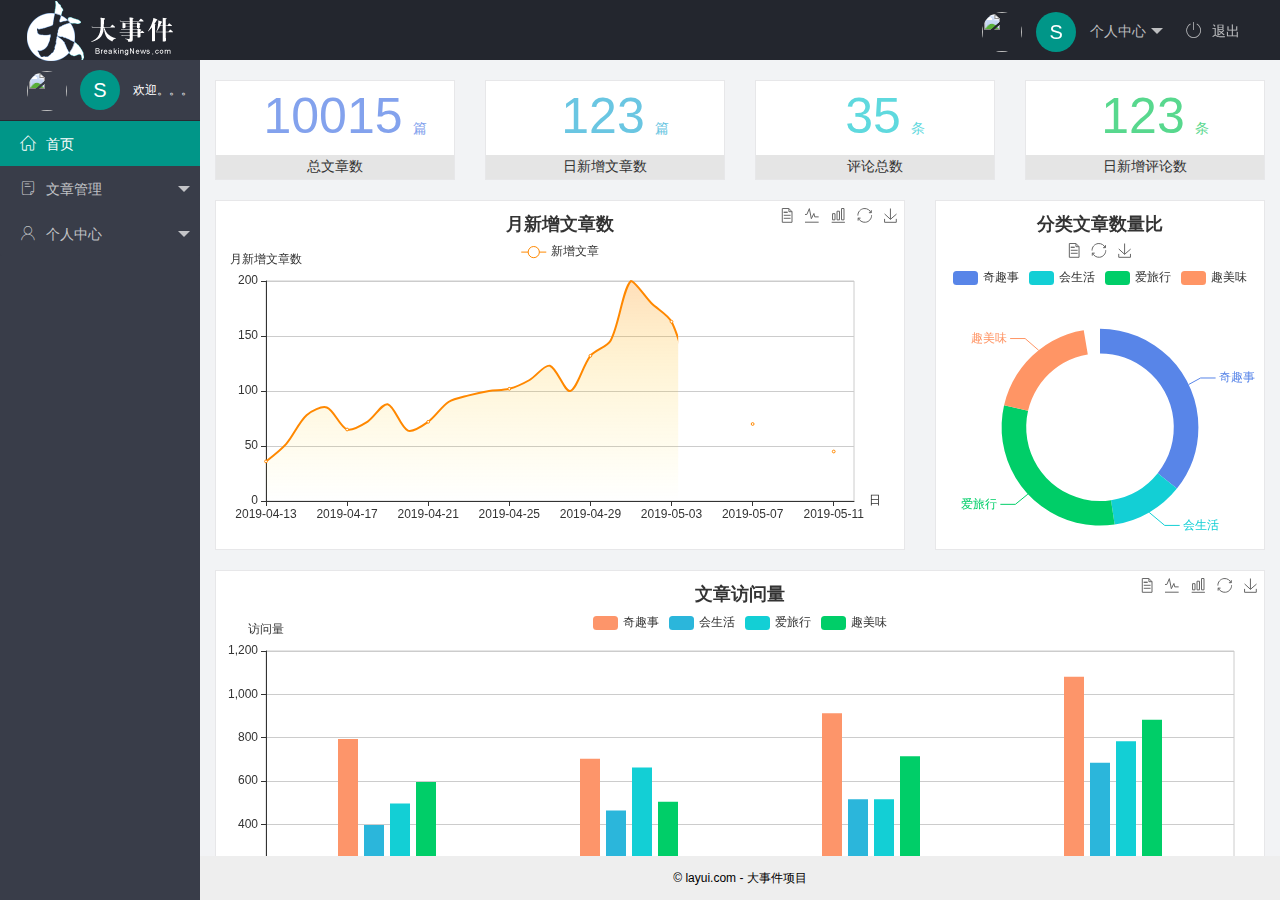
==== commit 2930e527: "index面修改了js小bug" ====
--- a/index.html
+++ b/index.html
@@ -57,7 +57,7 @@
                     <li class="layui-nav-item">
                         <a href="javascript:;"><span class="iconfont icon-user"></span>个人中心</a>
                         <dl class="layui-nav-child">
-                            <dd><a href="javascript:;"><i class="layui-icon layui-icon-user"></i>  基本资料</a></dd>
+                            <dd><a href="/user/user_info.html" target="fm"><i class="layui-icon layui-icon-user"></i>  基本资料</a></dd>
                             <dd><a href="javascript:;"><i class="layui-icon layui-icon-app"></i>  更换头像</a></dd>
                             <dd><a href="javascript:;"><i class="layui-icon layui-icon-set"></i>  重置密码</a></dd>
                         </dl>
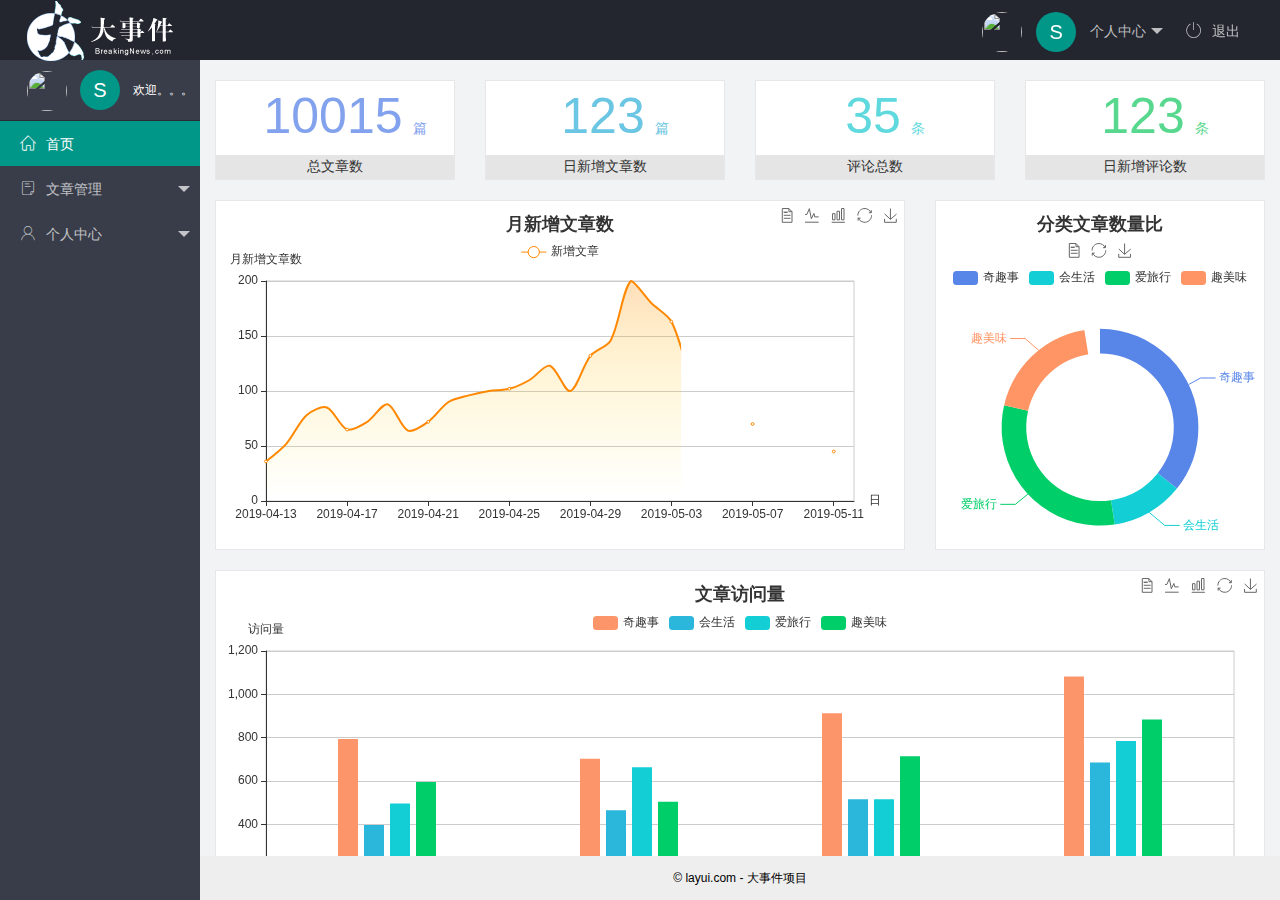
==== commit f3099366: "完成了user模块的创建" ====
--- a/index.html
+++ b/index.html
@@ -27,9 +27,9 @@
                         <span class="text-avatar">S</span> 个人中心
                     </a>
                     <dl class="layui-nav-child">
-                        <dd><a href="">基本资料</a></dd>
-                        <dd><a href="">更换头像</a></dd>
-                        <dd><a href="">重置密码</a></dd>
+                        <dd><a href="/user/user_info.html" target="fm">基本资料</a></dd>
+                        <dd><a href="/user/user.avatar.html" target="fm">更换头像</a></dd>
+                        <dd><a href="/user/user_pwd.html" target="fm">重置密码</a></dd>
                     </dl>
                 </li>
                 <li class="layui-nav-item"><a href="javascript:;" id="close"><span class="iconfont icon-tuichu"></span>退出</a></li>
@@ -58,8 +58,8 @@
                         <a href="javascript:;"><span class="iconfont icon-user"></span>个人中心</a>
                         <dl class="layui-nav-child">
                             <dd><a href="/user/user_info.html" target="fm"><i class="layui-icon layui-icon-user"></i>  基本资料</a></dd>
-                            <dd><a href="javascript:;"><i class="layui-icon layui-icon-app"></i>  更换头像</a></dd>
-                            <dd><a href="javascript:;"><i class="layui-icon layui-icon-set"></i>  重置密码</a></dd>
+                            <dd><a href="/user/user.avatar.html" target="fm"><i class="layui-icon layui-icon-app"></i>  更换头像</a></dd>
+                            <dd><a href="/user/user_pwd.html" target="fm"><i class="layui-icon layui-icon-set"></i>  重置密码</a></dd>
                         </dl>
                     </li>
 
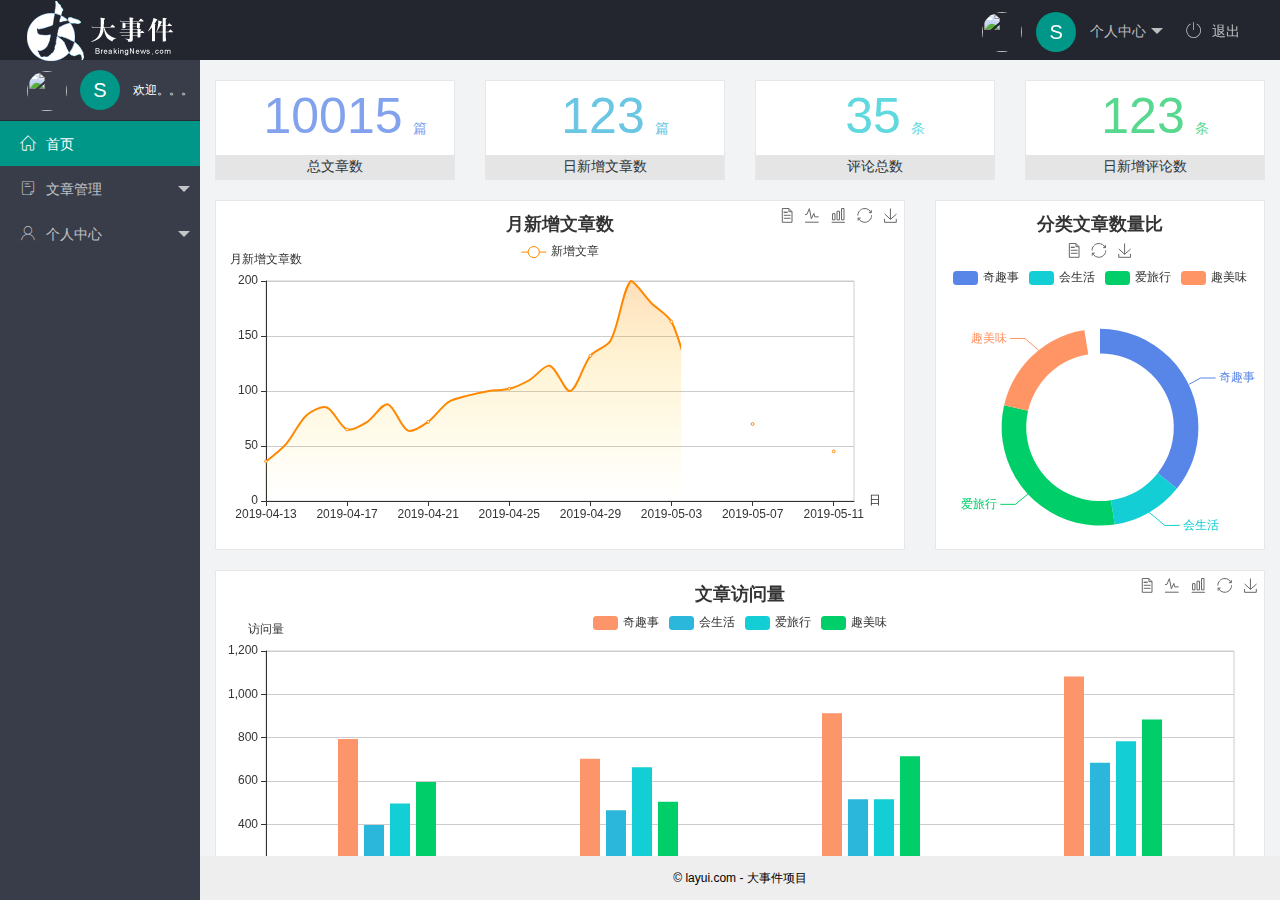
==== commit cf133c7a: "合并了user分支" ====
--- a/index.html
+++ b/index.html
@@ -58,8 +58,13 @@
                         <a href="javascript:;"><span class="iconfont icon-user"></span>个人中心</a>
                         <dl class="layui-nav-child">
                             <dd><a href="/user/user_info.html" target="fm"><i class="layui-icon layui-icon-user"></i>  基本资料</a></dd>
+<<<<<<< HEAD
+                            <dd><a href="javascript:;"><i class="layui-icon layui-icon-app"></i>  更换头像</a></dd>
+                            <dd><a href="javascript:;"><i class="layui-icon layui-icon-set"></i>  重置密码</a></dd>
+=======
                             <dd><a href="/user/user.avatar.html" target="fm"><i class="layui-icon layui-icon-app"></i>  更换头像</a></dd>
                             <dd><a href="/user/user_pwd.html" target="fm"><i class="layui-icon layui-icon-set"></i>  重置密码</a></dd>
+>>>>>>> user
                         </dl>
                     </li>
 
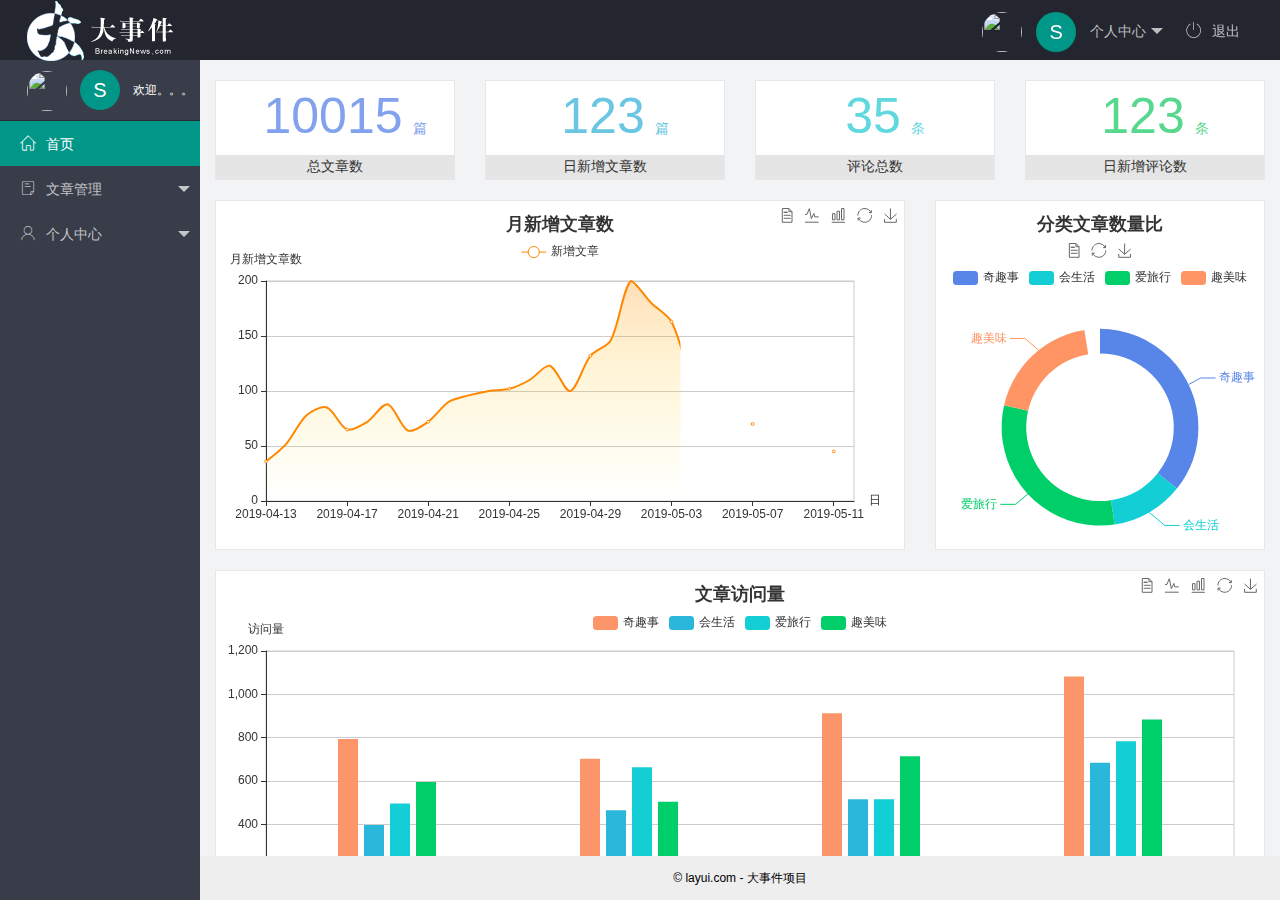
==== commit 067cef55: "保存修改" ====
--- a/index.html
+++ b/index.html
@@ -58,13 +58,8 @@
                         <a href="javascript:;"><span class="iconfont icon-user"></span>个人中心</a>
                         <dl class="layui-nav-child">
                             <dd><a href="/user/user_info.html" target="fm"><i class="layui-icon layui-icon-user"></i>  基本资料</a></dd>
-<<<<<<< HEAD
-                            <dd><a href="javascript:;"><i class="layui-icon layui-icon-app"></i>  更换头像</a></dd>
-                            <dd><a href="javascript:;"><i class="layui-icon layui-icon-set"></i>  重置密码</a></dd>
-=======
                             <dd><a href="/user/user.avatar.html" target="fm"><i class="layui-icon layui-icon-app"></i>  更换头像</a></dd>
                             <dd><a href="/user/user_pwd.html" target="fm"><i class="layui-icon layui-icon-set"></i>  重置密码</a></dd>
->>>>>>> user
                         </dl>
                     </li>
 
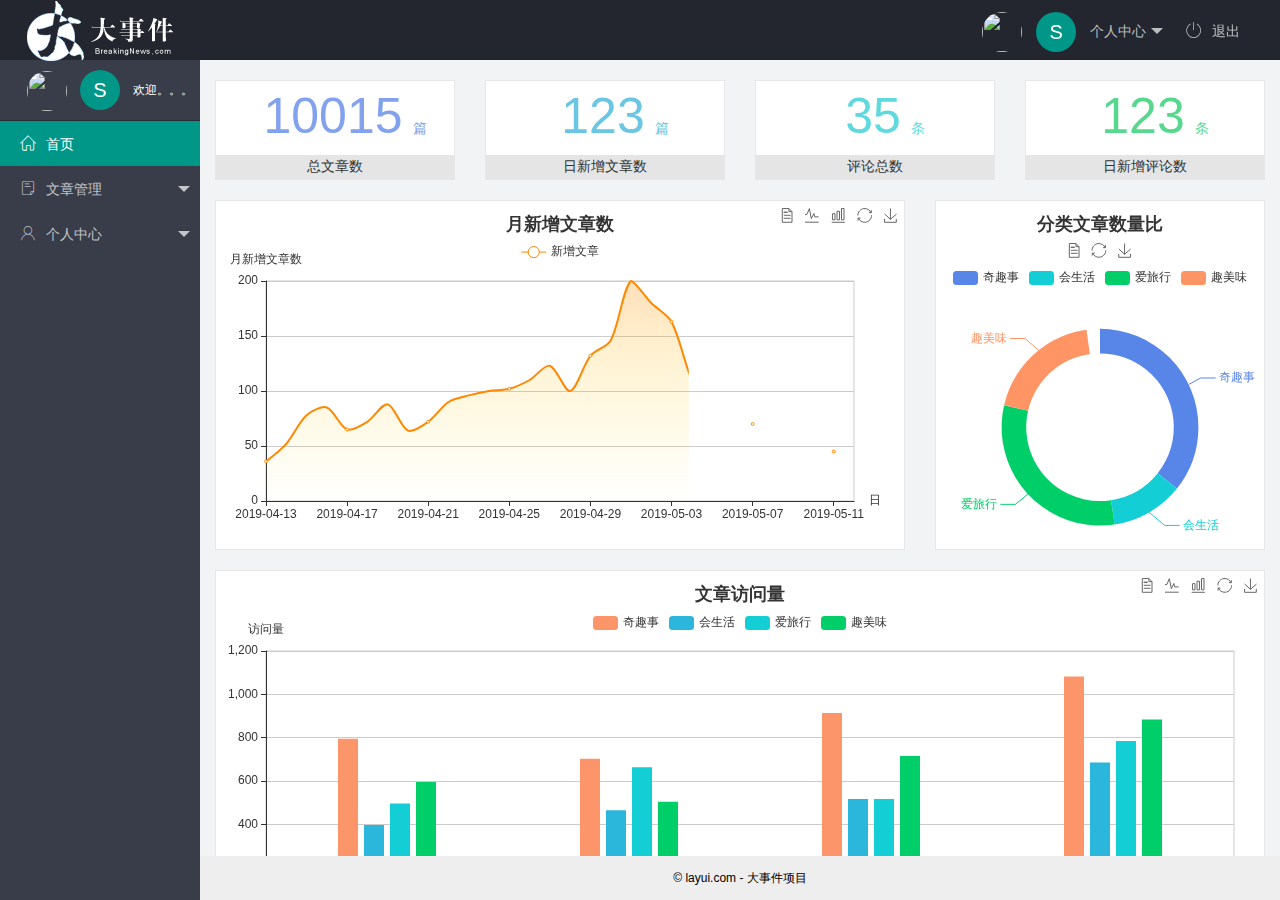
==== commit 448ce1a0: "完成文章管理相关功能的开发" ====
--- a/index.html
+++ b/index.html
@@ -49,9 +49,9 @@
                     <li class="layui-nav-item " lay-shrink="all">
                         <a class="" href="javascript:;"><span class="iconfont icon-16"></span>文章管理</a>
                         <dl class="layui-nav-child">
-                            <dd><a href="javascript:;"><i class="layui-icon layui-icon-app"></i>  文章类别  </a></dd>
-                            <dd><a href="javascript:;"><i class="layui-icon layui-icon-menu-fill"></i>  文章列表</a></dd>
-                            <dd><a href="javascript:;"><i class="layui-icon layui-icon-upload-circle"></i>  发布文章</a></dd>
+                            <dd><a href="/article/art_cate.html" target="fm"><i class="layui-icon layui-icon-app"></i>  文章类别  </a></dd>
+                            <dd><a href="/article/art_list.html" target="fm"><i class="layui-icon layui-icon-menu-fill"></i>  文章列表</a></dd>
+                            <dd><a href="/article/art_pub.html" target="fm"><i class="layui-icon layui-icon-upload-circle"></i>  发布文章</a></dd>
                         </dl>
                     </li>
                     <li class="layui-nav-item">
